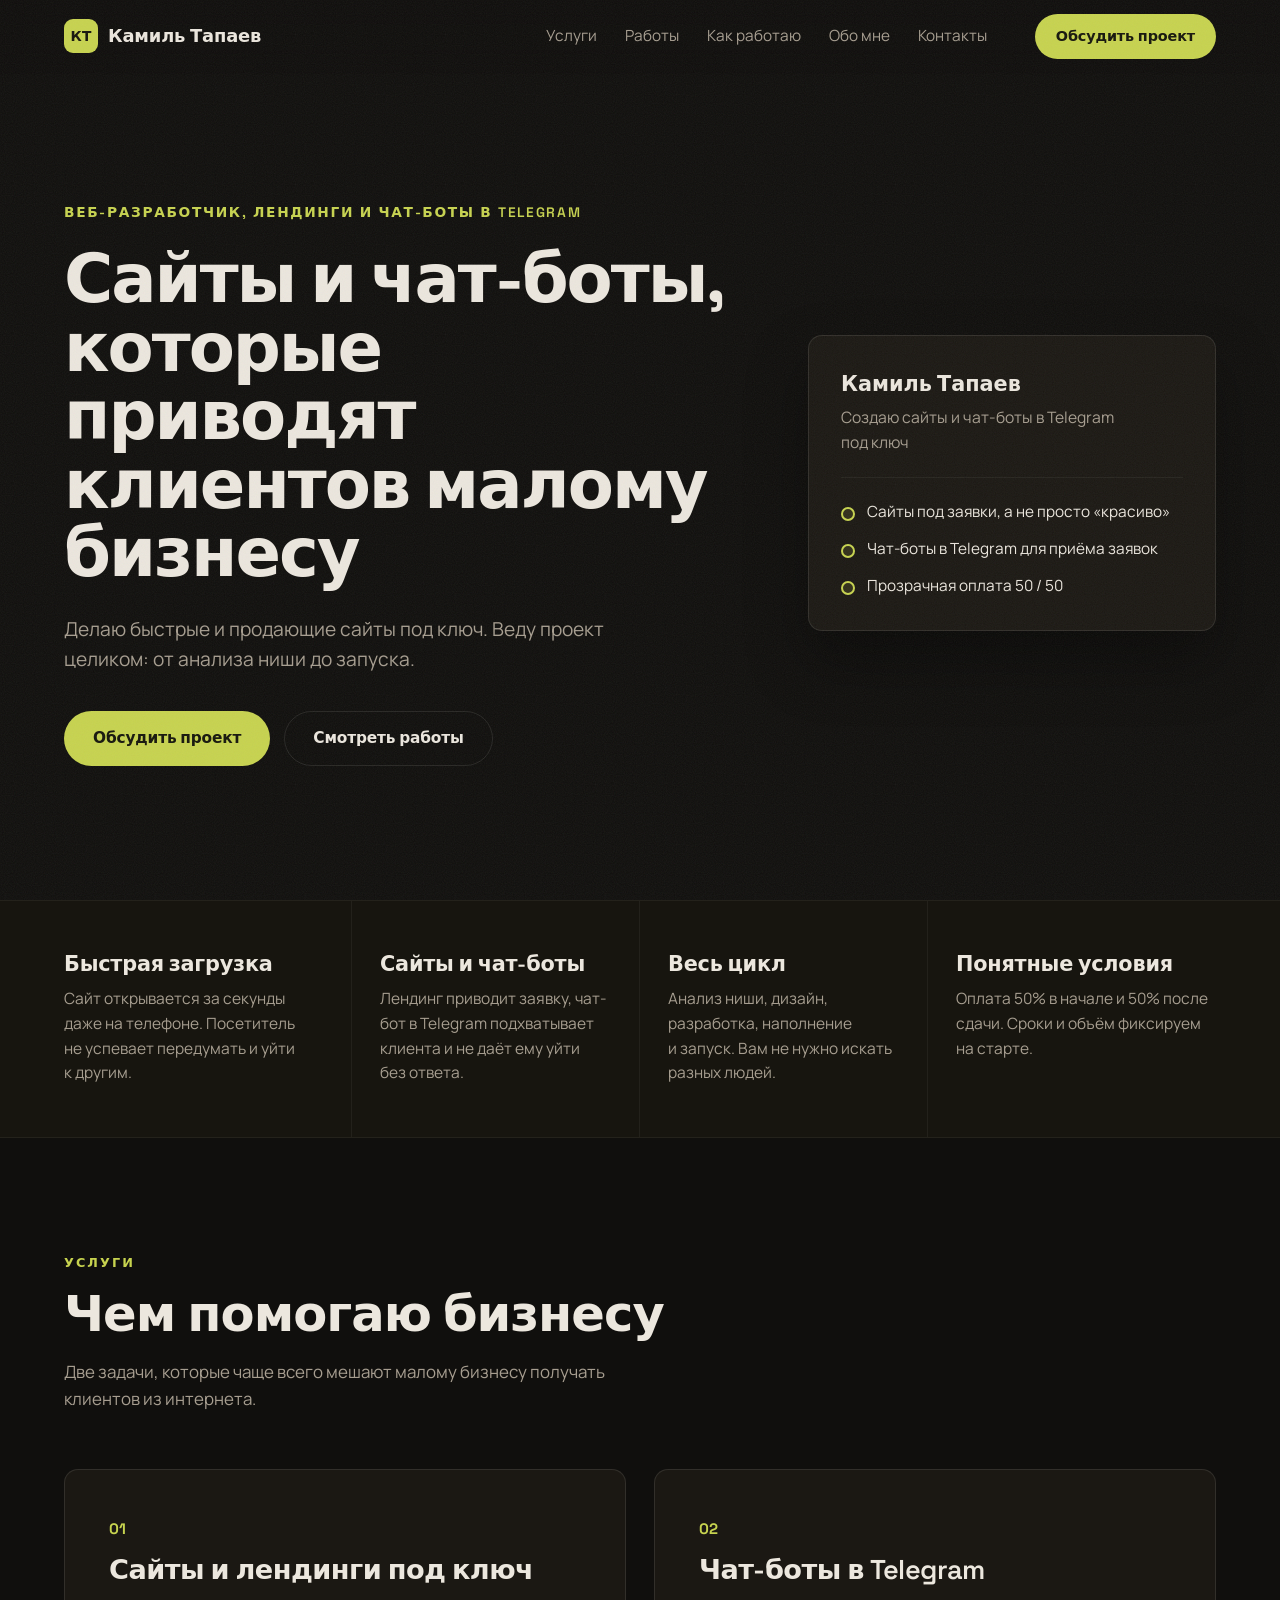
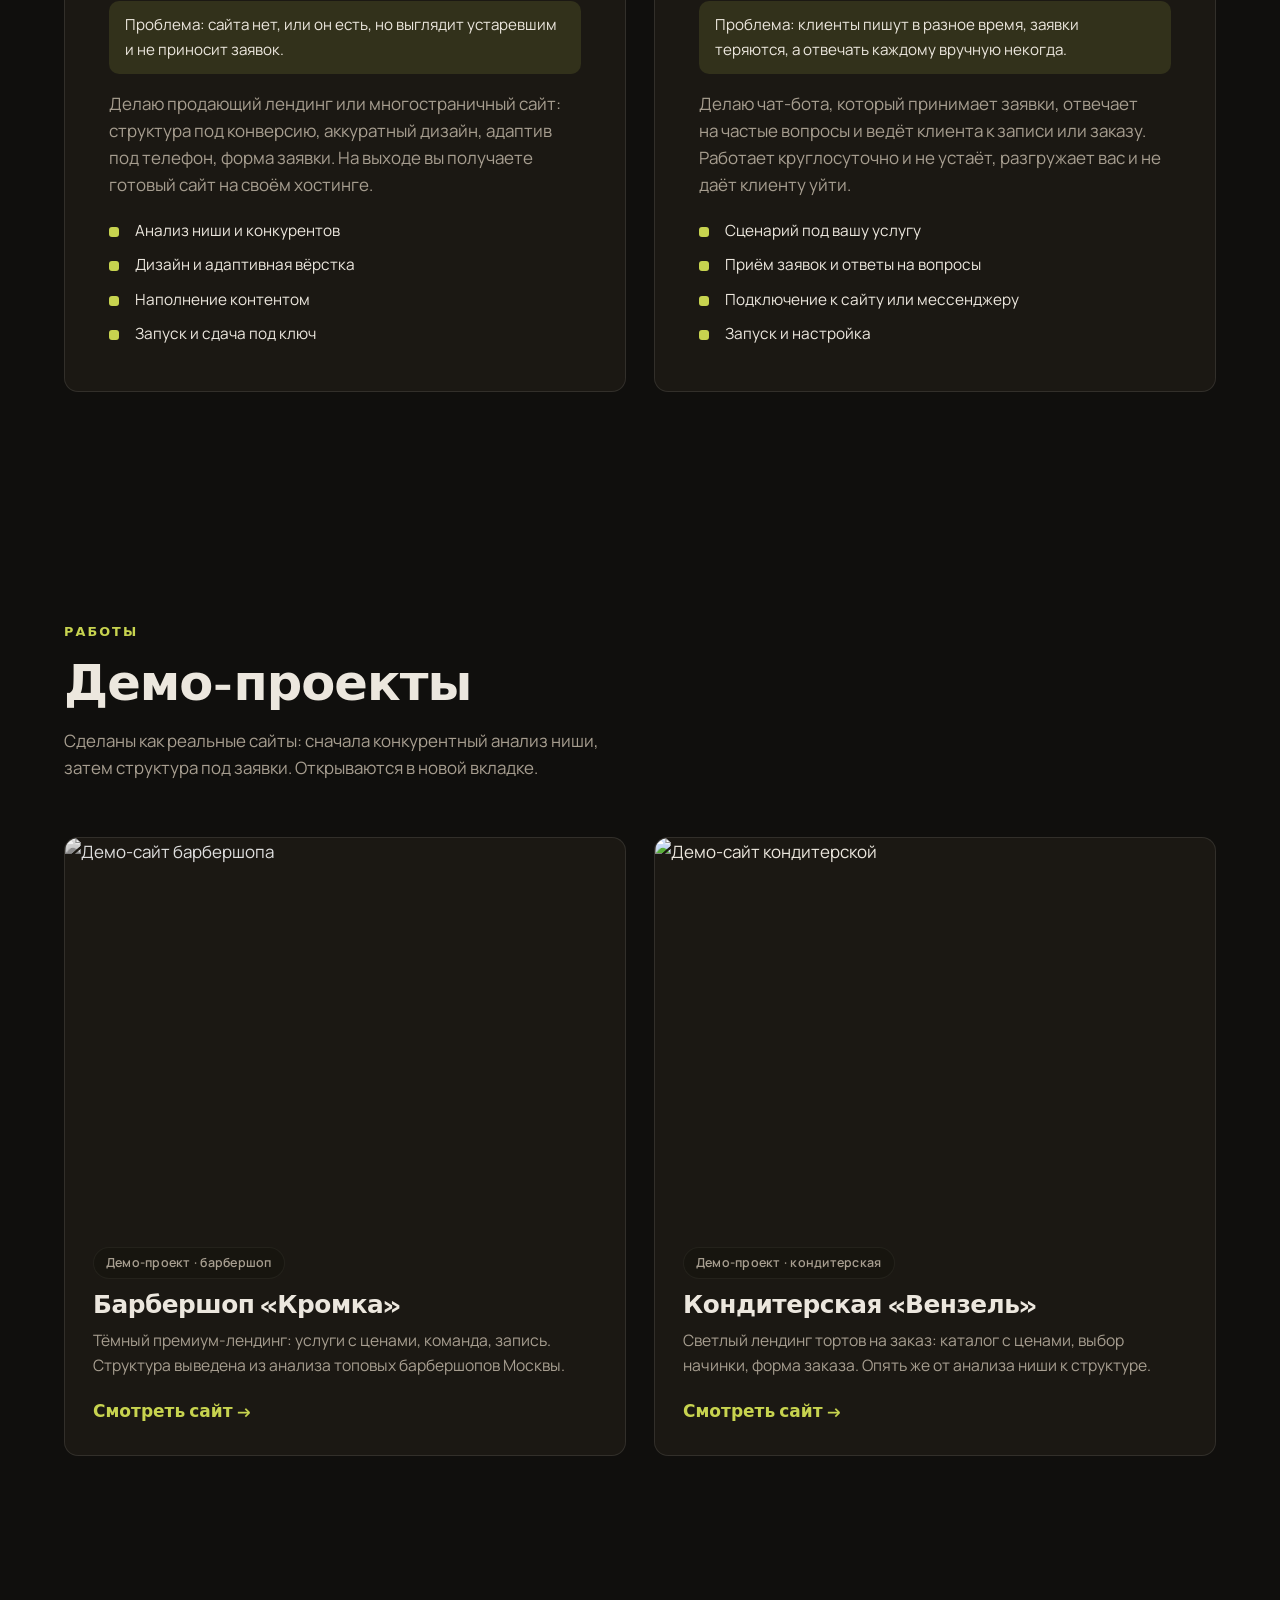
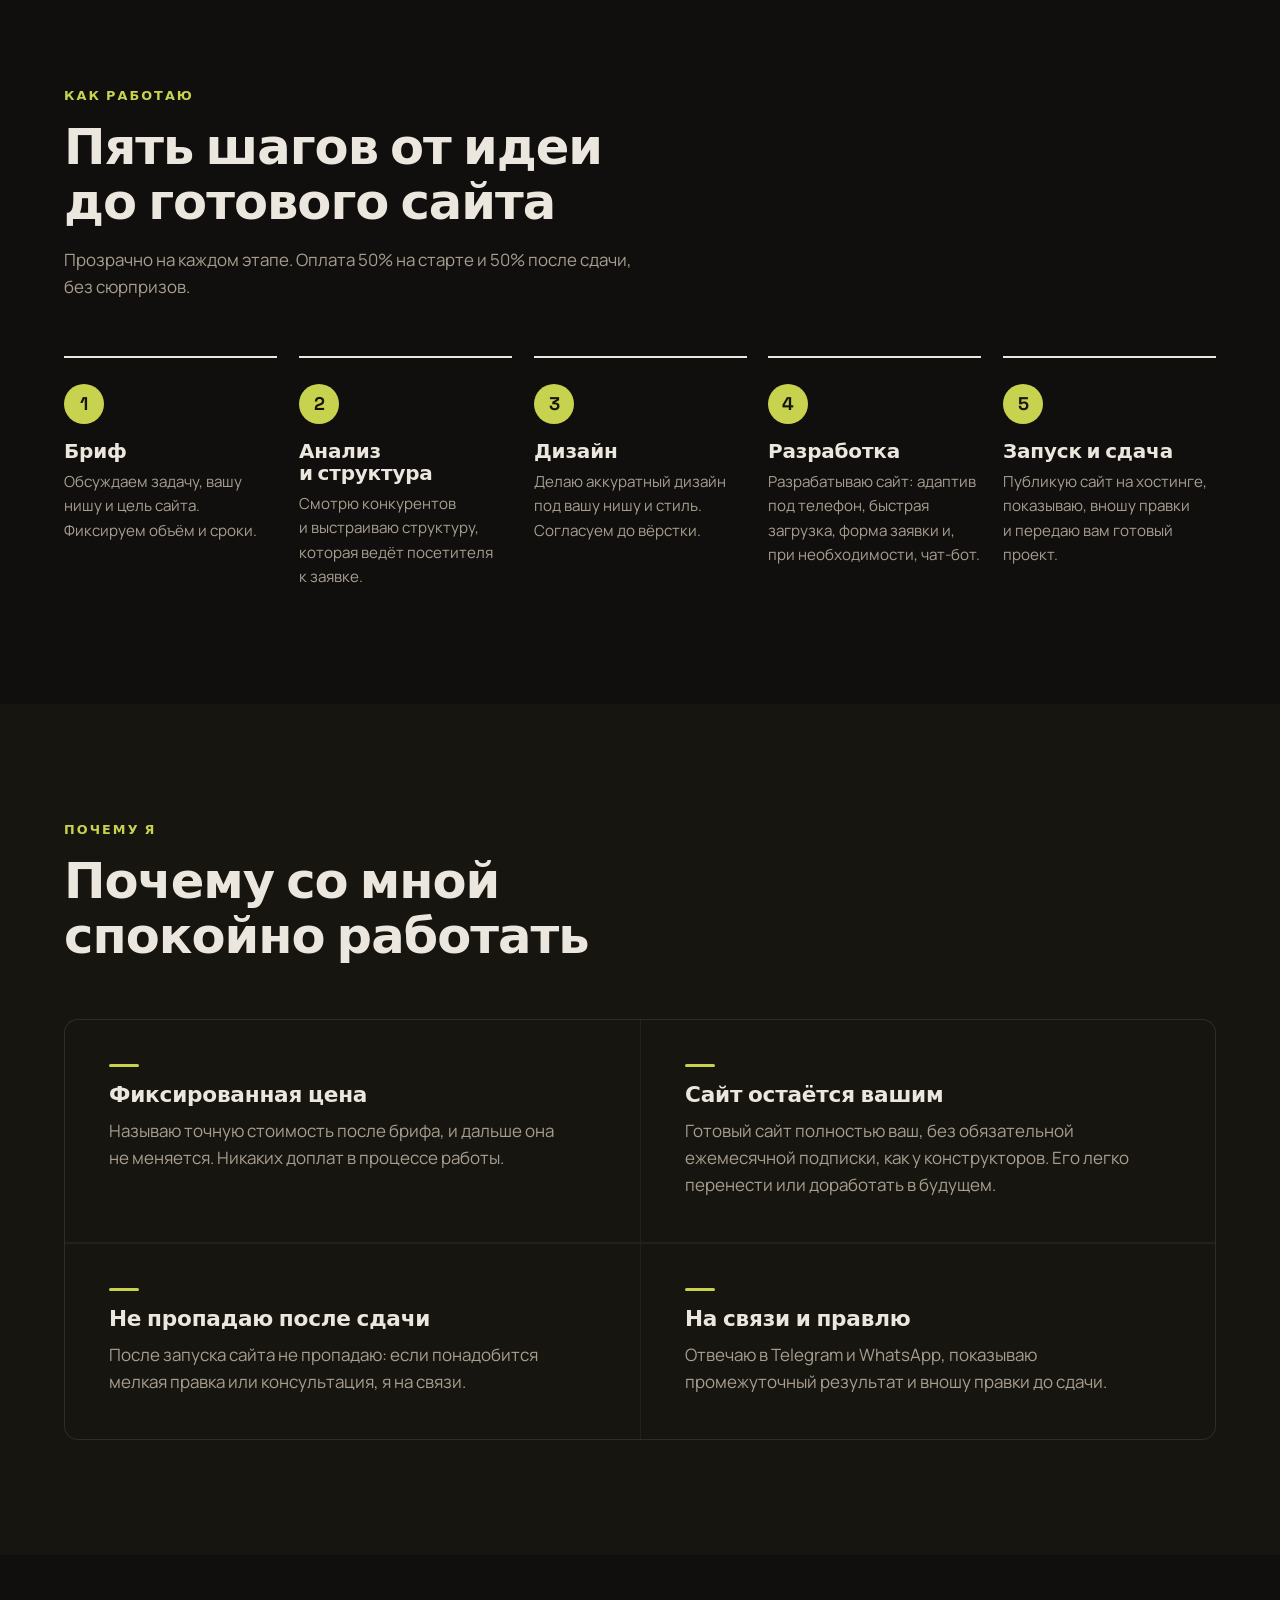
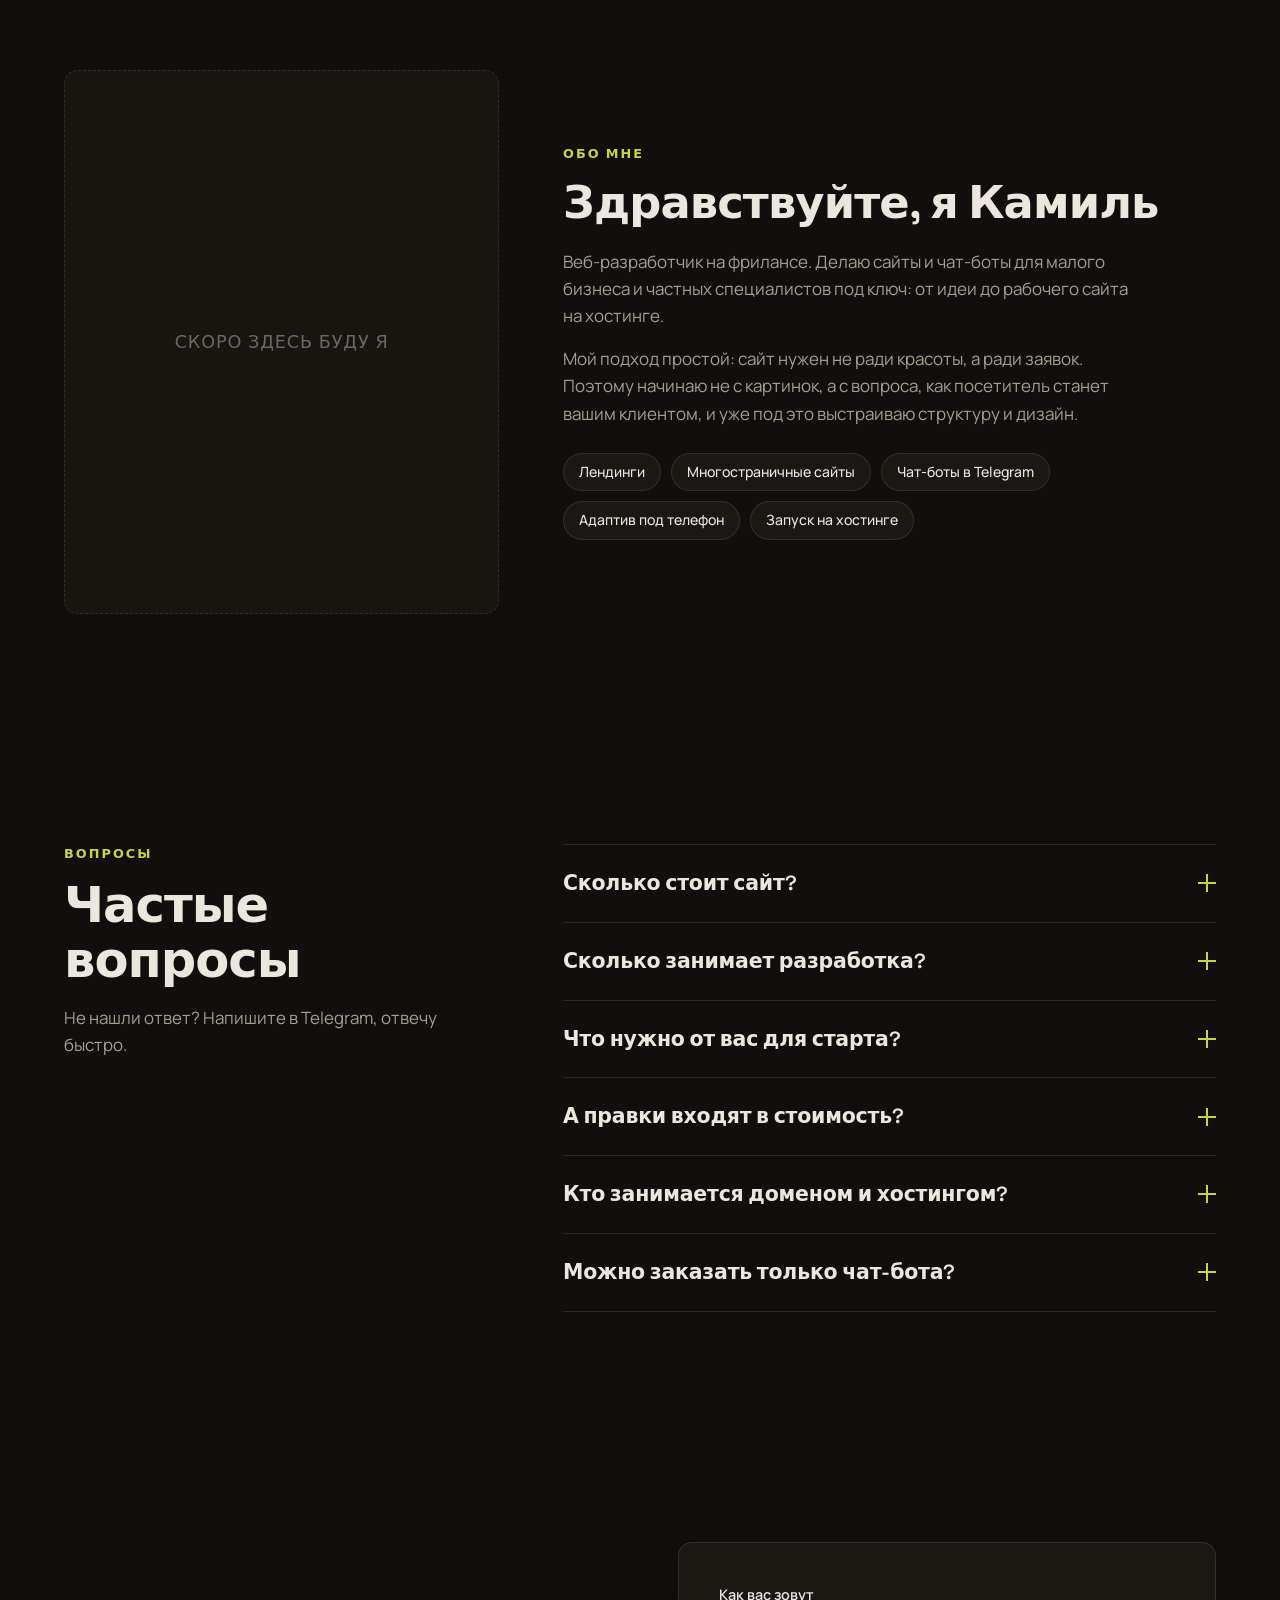
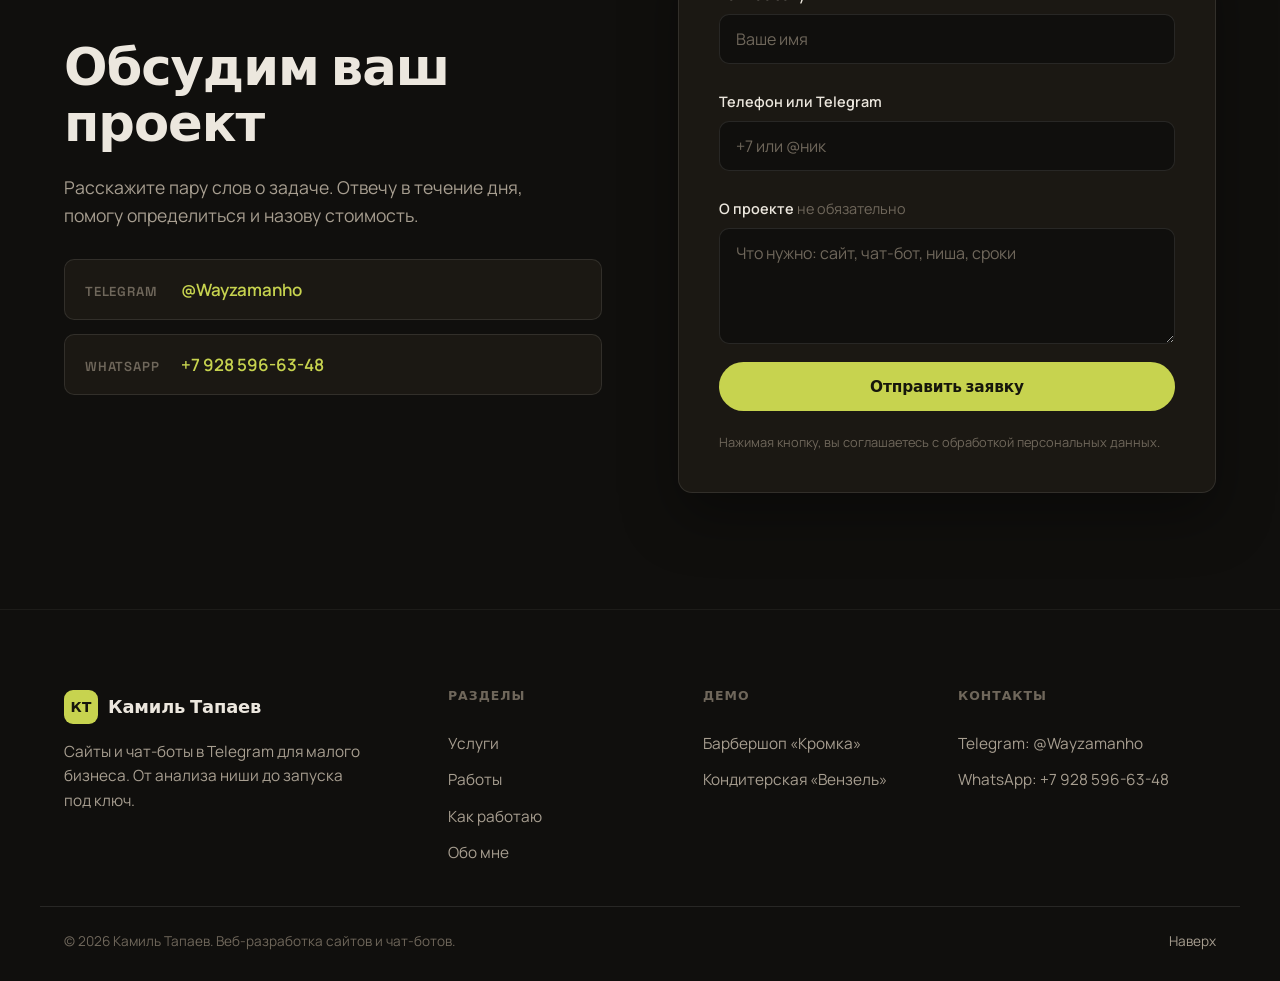
==== index.html @ 76cf0077 "Первый коммит: портфолио + демо барбершопа и кондитерской" ====
<!DOCTYPE html>
<html lang="ru">
<head>
  <meta charset="UTF-8" />
  <meta name="viewport" content="width=device-width, initial-scale=1.0" />
  <title>Камиль Тапаев. Сайты и чат-боты в Telegram для малого бизнеса</title>
  <meta name="description" content="Камиль Тапаев. Сайты и чат-боты в Telegram для малого бизнеса: быстрые, продающие, под ключ. От анализа ниши до запуска." />

  <meta property="og:title" content="Камиль Тапаев. Сайты и чат-боты в Telegram для малого бизнеса" />
  <meta property="og:description" content="Сайты и чат-боты в Telegram для малого бизнеса: быстрые, продающие, под ключ. От анализа ниши до запуска." />
  <meta property="og:type" content="website" />
  <meta property="og:locale" content="ru_RU" />

  <!-- Favicon (монограмма КТ) -->
  <link rel="icon" href="data:image/svg+xml,%3Csvg xmlns='http://www.w3.org/2000/svg' viewBox='0 0 32 32'%3E%3Crect width='32' height='32' rx='7' fill='%23c7d34f'/%3E%3Ctext x='16' y='22' font-family='Arial,sans-serif' font-size='15' font-weight='700' fill='%2316160c' text-anchor='middle'%3E%D0%9A%D0%A2%3C/text%3E%3C/svg%3E" />

  <link rel="preconnect" href="https://fonts.googleapis.com" />
  <link rel="preconnect" href="https://fonts.gstatic.com" crossorigin />
  <link href="https://fonts.googleapis.com/css2?family=Space+Grotesk:wght@500;600;700&family=Manrope:wght@400;500;600;700&display=swap" rel="stylesheet" />

  <link rel="stylesheet" href="styles.css" />
</head>
<body>

  <!-- ==================== HEADER ==================== -->
  <header class="header" id="header">
    <div class="container header__inner">
      <a href="#hero" class="logo" aria-label="Камиль Тапаев, на главную">
        <span class="logo__mark">КТ</span>
        <span class="logo__text">Камиль Тапаев</span>
      </a>

      <nav class="nav" aria-label="Основная навигация">
        <a href="#services" class="nav__link">Услуги</a>
        <a href="#works" class="nav__link">Работы</a>
        <a href="#process" class="nav__link">Как работаю</a>
        <a href="#about" class="nav__link">Обо мне</a>
        <a href="#contact" class="nav__link">Контакты</a>
      </nav>

      <div class="header__actions">
        <a href="#contact" class="btn btn--accent btn--sm">Обсудить проект</a>
      </div>

      <button class="burger" id="burger" aria-label="Открыть меню" aria-expanded="false" aria-controls="mobile-menu">
        <span></span><span></span><span></span>
      </button>
    </div>
  </header>

  <div class="mobile-menu" id="mobile-menu" aria-hidden="true">
    <nav class="mobile-menu__nav" aria-label="Мобильная навигация">
      <a href="#services" class="mobile-menu__link">Услуги</a>
      <a href="#works" class="mobile-menu__link">Работы</a>
      <a href="#process" class="mobile-menu__link">Как работаю</a>
      <a href="#about" class="mobile-menu__link">Обо мне</a>
      <a href="#contact" class="mobile-menu__link">Контакты</a>
    </nav>
    <div class="mobile-menu__footer">
      <a href="https://t.me/Wayzamanho" target="_blank" rel="noopener" class="mobile-menu__contact">Telegram: @Wayzamanho</a>
      <a href="#contact" class="btn btn--accent">Обсудить проект</a>
    </div>
  </div>

  <main>
    <!-- ==================== HERO ==================== -->
    <section class="hero" id="hero">
      <div class="container hero__grid">
        <div class="hero__content reveal">
          <p class="hero__eyebrow">Веб-разработчик, лендинги и чат-боты в Telegram</p>
          <h1 class="hero__title">Сайты и чат-боты, которые приводят клиентов малому бизнесу</h1>
          <p class="hero__lead">Делаю быстрые и продающие сайты под ключ. Веду проект целиком: от анализа ниши до запуска.</p>
          <div class="hero__actions">
            <a href="#contact" class="btn btn--accent">Обсудить проект</a>
            <a href="#works" class="btn btn--ghost">Смотреть работы</a>
          </div>
        </div>

        <aside class="hero__card reveal" aria-label="Визитка">
          <p class="hero__name">Камиль Тапаев</p>
          <p class="hero__role">Создаю сайты и чат-боты в Telegram под ключ</p>
          <ul class="hero__facts">
            <li>Сайты под заявки, а не просто «красиво»</li>
            <li>Чат-боты в Telegram для приёма заявок</li>
            <li>Прозрачная оплата 50 / 50</li>
          </ul>
        </aside>
      </div>
    </section>

    <!-- ==================== VALUE STRIP ==================== -->
    <section class="value" aria-label="Что я даю">
      <div class="container value__grid">
        <div class="value__item reveal">
          <h2 class="value__title">Быстрая загрузка</h2>
          <p class="value__text">Сайт открывается за секунды даже на телефоне. Посетитель не успевает передумать и уйти к другим.</p>
        </div>
        <div class="value__item reveal">
          <h2 class="value__title">Сайты и чат-боты</h2>
          <p class="value__text">Лендинг приводит заявку, чат-бот в Telegram подхватывает клиента и не даёт ему уйти без ответа.</p>
        </div>
        <div class="value__item reveal">
          <h2 class="value__title">Весь цикл</h2>
          <p class="value__text">Анализ ниши, дизайн, разработка, наполнение и запуск. Вам не нужно искать разных людей.</p>
        </div>
        <div class="value__item reveal">
          <h2 class="value__title">Понятные условия</h2>
          <p class="value__text">Оплата 50% в начале и 50% после сдачи. Сроки и объём фиксируем на старте.</p>
        </div>
      </div>
    </section>

    <!-- ==================== SERVICES ==================== -->
    <section class="services section" id="services">
      <div class="container">
        <div class="section__head reveal">
          <p class="section__eyebrow">Услуги</p>
          <h2 class="section__title">Чем помогаю бизнесу</h2>
          <p class="section__sub">Две задачи, которые чаще всего мешают малому бизнесу получать клиентов из интернета.</p>
        </div>

        <div class="services__grid">
          <article class="service-card reveal">
            <span class="service-card__num">01</span>
            <h3 class="service-card__title">Сайты и лендинги под ключ</h3>
            <p class="service-card__pain">Проблема: сайта нет, или он есть, но выглядит устаревшим и не приносит заявок.</p>
            <p class="service-card__text">Делаю продающий лендинг или многостраничный сайт: структура под конверсию, аккуратный дизайн, адаптив под телефон, форма заявки. На выходе вы получаете готовый сайт на своём хостинге.</p>
            <ul class="service-card__list">
              <li>Анализ ниши и конкурентов</li>
              <li>Дизайн и адаптивная вёрстка</li>
              <li>Наполнение контентом</li>
              <li>Запуск и сдача под ключ</li>
            </ul>
          </article>

          <article class="service-card reveal">
            <span class="service-card__num">02</span>
            <h3 class="service-card__title">Чат-боты в Telegram</h3>
            <p class="service-card__pain">Проблема: клиенты пишут в разное время, заявки теряются, а отвечать каждому вручную некогда.</p>
            <p class="service-card__text">Делаю чат-бота, который принимает заявки, отвечает на частые вопросы и ведёт клиента к записи или заказу. Работает круглосуточно и не устаёт, разгружает вас и не даёт клиенту уйти.</p>
            <ul class="service-card__list">
              <li>Сценарий под вашу услугу</li>
              <li>Приём заявок и ответы на вопросы</li>
              <li>Подключение к сайту или мессенджеру</li>
              <li>Запуск и настройка</li>
            </ul>
          </article>
        </div>
      </div>
    </section>

    <!-- ==================== WORKS ==================== -->
    <section class="works section" id="works">
      <div class="container">
        <div class="section__head reveal">
          <p class="section__eyebrow">Работы</p>
          <h2 class="section__title">Демо-проекты</h2>
          <p class="section__sub">Сделаны как реальные сайты: сначала конкурентный анализ ниши, затем структура под заявки. Открываются в новой вкладке.</p>
        </div>

        <div class="works__grid">
          <a href="demo-barbershop/index.html" target="_blank" rel="noopener" class="work reveal">
            <div class="work__thumb work__thumb--dark">
              <img src="https://images.pexels.com/photos/2775269/pexels-photo-2775269.jpeg?auto=compress&cs=tinysrgb&w=760&h=520&fit=crop" alt="Демо-сайт барбершопа" width="760" height="520" loading="lazy" />
            </div>
            <div class="work__body">
              <span class="work__tag">Демо-проект · барбершоп</span>
              <h3 class="work__title">Барбершоп «Кромка»</h3>
              <p class="work__text">Тёмный премиум-лендинг: услуги с ценами, команда, запись. Структура выведена из анализа топовых барбершопов Москвы.</p>
              <span class="work__link">Смотреть сайт</span>
            </div>
          </a>

          <a href="demo-confectionery/index.html" target="_blank" rel="noopener" class="work reveal">
            <div class="work__thumb">
              <img src="https://images.pexels.com/photos/11883323/pexels-photo-11883323.jpeg?auto=compress&cs=tinysrgb&w=760&h=520&fit=crop" alt="Демо-сайт кондитерской" width="760" height="520" loading="lazy" />
            </div>
            <div class="work__body">
              <span class="work__tag">Демо-проект · кондитерская</span>
              <h3 class="work__title">Кондитерская «Вензель»</h3>
              <p class="work__text">Светлый лендинг тортов на заказ: каталог с ценами, выбор начинки, форма заказа. Опять же от анализа ниши к структуре.</p>
              <span class="work__link">Смотреть сайт</span>
            </div>
          </a>
        </div>
      </div>
    </section>

    <!-- ==================== PROCESS ==================== -->
    <section class="process section" id="process">
      <div class="container">
        <div class="section__head reveal">
          <p class="section__eyebrow">Как работаю</p>
          <h2 class="section__title">Пять шагов от идеи до готового сайта</h2>
          <p class="section__sub">Прозрачно на каждом этапе. Оплата 50% на старте и 50% после сдачи, без сюрпризов.</p>
        </div>

        <div class="process__grid">
          <article class="process-step reveal">
            <span class="process-step__num">1</span>
            <h3 class="process-step__title">Бриф</h3>
            <p class="process-step__text">Обсуждаем задачу, вашу нишу и цель сайта. Фиксируем объём и сроки.</p>
          </article>
          <article class="process-step reveal">
            <span class="process-step__num">2</span>
            <h3 class="process-step__title">Анализ и структура</h3>
            <p class="process-step__text">Смотрю конкурентов и выстраиваю структуру, которая ведёт посетителя к заявке.</p>
          </article>
          <article class="process-step reveal">
            <span class="process-step__num">3</span>
            <h3 class="process-step__title">Дизайн</h3>
            <p class="process-step__text">Делаю аккуратный дизайн под вашу нишу и стиль. Согласуем до вёрстки.</p>
          </article>
          <article class="process-step reveal">
            <span class="process-step__num">4</span>
            <h3 class="process-step__title">Разработка</h3>
            <p class="process-step__text">Разрабатываю сайт: адаптив под телефон, быстрая загрузка, форма заявки и, при необходимости, чат-бот.</p>
          </article>
          <article class="process-step reveal">
            <span class="process-step__num">5</span>
            <h3 class="process-step__title">Запуск и сдача</h3>
            <p class="process-step__text">Публикую сайт на хостинге, показываю, вношу правки и передаю вам готовый проект.</p>
          </article>
        </div>
      </div>
    </section>

    <!-- ==================== WHY ME ==================== -->
    <section class="why section" id="why">
      <div class="container">
        <div class="section__head reveal">
          <p class="section__eyebrow">Почему я</p>
          <h2 class="section__title">Почему со мной спокойно работать</h2>
        </div>
        <div class="why__grid">
          <article class="why__item reveal">
            <h3 class="why__title">Фиксированная цена</h3>
            <p class="why__text">Называю точную стоимость после брифа, и дальше она не меняется. Никаких доплат в процессе работы.</p>
          </article>
          <article class="why__item reveal">
            <h3 class="why__title">Сайт остаётся вашим</h3>
            <p class="why__text">Готовый сайт полностью ваш, без обязательной ежемесячной подписки, как у конструкторов. Его легко перенести или доработать в будущем.</p>
          </article>
          <article class="why__item reveal">
            <h3 class="why__title">Не пропадаю после сдачи</h3>
            <p class="why__text">После запуска сайта не пропадаю: если понадобится мелкая правка или консультация, я на связи.</p>
          </article>
          <article class="why__item reveal">
            <h3 class="why__title">На связи и правлю</h3>
            <p class="why__text">Отвечаю в Telegram и WhatsApp, показываю промежуточный результат и вношу правки до сдачи.</p>
          </article>
        </div>
      </div>
    </section>

    <!-- ==================== ABOUT ==================== -->
    <section class="about section" id="about">
      <div class="container about__grid">
        <div class="about__media reveal">
          <!-- Плейсхолдер. Заменить на реальное фото Камиля (усиливает доверие). -->
          <div class="about__photo" role="img" aria-label="Здесь будет фото">
            <span>Скоро здесь буду я</span>
          </div>
        </div>
        <div class="about__content reveal">
          <p class="section__eyebrow">Обо мне</p>
          <h2 class="about__title">Здравствуйте, я Камиль</h2>
          <p class="about__text">Веб-разработчик на фрилансе. Делаю сайты и чат-боты для малого бизнеса и частных специалистов под ключ: от идеи до рабочего сайта на хостинге.</p>
          <p class="about__text">Мой подход простой: сайт нужен не ради красоты, а ради заявок. Поэтому начинаю не с картинок, а с вопроса, как посетитель станет вашим клиентом, и уже под это выстраиваю структуру и дизайн.</p>
          <div class="about__stack">
            <span class="tag">Лендинги</span>
            <span class="tag">Многостраничные сайты</span>
            <span class="tag">Чат-боты в Telegram</span>
            <span class="tag">Адаптив под телефон</span>
            <span class="tag">Запуск на хостинге</span>
          </div>
        </div>
      </div>
    </section>

    <!-- ==================== FAQ ==================== -->
    <section class="faq section" id="faq">
      <div class="container faq__grid">
        <div class="faq__head reveal">
          <p class="section__eyebrow">Вопросы</p>
          <h2 class="section__title">Частые вопросы</h2>
          <p class="section__sub">Не нашли ответ? Напишите в Telegram, отвечу быстро.</p>
        </div>

        <div class="faq__list reveal">
          <details class="faq__item">
            <summary class="faq__q">Сколько стоит сайт?<span class="faq__icon" aria-hidden="true"></span></summary>
            <div class="faq__a"><p>Зависит от задачи: одностраничный лендинг проще и дешевле, многостраничный сайт или сайт с чат-ботом дороже. После брифа называю точную цену и фиксирую её, дальше она не меняется.</p></div>
          </details>
          <details class="faq__item">
            <summary class="faq__q">Сколько занимает разработка?<span class="faq__icon" aria-hidden="true"></span></summary>
            <div class="faq__a"><p>Простой лендинг обычно занимает несколько дней, проекты сложнее делаются дольше. Точный срок называю на старте, когда понятен объём.</p></div>
          </details>
          <details class="faq__item">
            <summary class="faq__q">Что нужно от вас для старта?<span class="faq__icon" aria-hidden="true"></span></summary>
            <div class="faq__a"><p>Пары слов о бизнесе, задаче и примеров, которые нравятся. Тексты и фото можно предоставить свои или собрать вместе, с этим помогу.</p></div>
          </details>
          <details class="faq__item">
            <summary class="faq__q">А правки входят в стоимость?<span class="faq__icon" aria-hidden="true"></span></summary>
            <div class="faq__a"><p>Да, правки по согласованному дизайну и текстам вношу до сдачи проекта. Крупные изменения задачи обсуждаем отдельно.</p></div>
          </details>
          <details class="faq__item">
            <summary class="faq__q">Кто занимается доменом и хостингом?<span class="faq__icon" aria-hidden="true"></span></summary>
            <div class="faq__a"><p>Помогу с выбором и настройкой. Деплою готовый сайт на хостинг и передаю вам доступы, дальше сайт полностью ваш.</p></div>
          </details>
          <details class="faq__item">
            <summary class="faq__q">Можно заказать только чат-бота?<span class="faq__icon" aria-hidden="true"></span></summary>
            <div class="faq__a"><p>Да. Чат-бота делаю как отдельно, так и в связке с сайтом. Напишите задачу, подскажу, что подойдёт под неё.</p></div>
          </details>
        </div>
      </div>
    </section>

    <!-- ==================== CONTACT ==================== -->
    <section class="contact section" id="contact">
      <div class="container contact__grid">
        <div class="contact__intro reveal">
          <h2 class="contact__title">Обсудим ваш проект</h2>
          <p class="contact__lead">Расскажите пару слов о задаче. Отвечу в течение дня, помогу определиться и назову стоимость.</p>
          <div class="contact__channels">
            <a href="https://t.me/Wayzamanho" target="_blank" rel="noopener" class="contact__channel">
              <span class="contact__channel-label">Telegram</span>
              <span class="contact__channel-value">@Wayzamanho</span>
            </a>
            <a href="https://wa.me/79285966348" target="_blank" rel="noopener" class="contact__channel">
              <span class="contact__channel-label">WhatsApp</span>
              <span class="contact__channel-value">+7 928 596-63-48</span>
            </a>
          </div>
        </div>

        <form class="contact__form reveal" id="contact-form" novalidate>
          <div class="field">
            <label for="name" class="field__label">Как вас зовут</label>
            <input type="text" id="name" name="name" class="field__input" placeholder="Ваше имя" autocomplete="name" required />
            <span class="field__error" data-error-for="name"></span>
          </div>

          <div class="field">
            <label for="contact-value" class="field__label">Телефон или Telegram</label>
            <input type="text" id="contact-value" name="contact" class="field__input" placeholder="+7 или @ник" required />
            <span class="field__error" data-error-for="contact"></span>
          </div>

          <div class="field">
            <label for="message" class="field__label">О проекте <span class="field__opt">не обязательно</span></label>
            <textarea id="message" name="message" class="field__input field__textarea" rows="4" placeholder="Что нужно: сайт, чат-бот, ниша, сроки"></textarea>
          </div>

          <button type="submit" class="btn btn--accent btn--block">Отправить заявку</button>
          <p class="contact__note">Нажимая кнопку, вы соглашаетесь с обработкой персональных данных.</p>

          <div class="contact__success" id="contact-success" hidden>
            <strong>Заявка отправлена.</strong>
            <span>Спасибо. Свяжусь с вами в течение дня.</span>
          </div>
        </form>
      </div>
    </section>
  </main>

  <!-- ==================== FOOTER ==================== -->
  <footer class="footer">
    <div class="container footer__grid">
      <div class="footer__brand">
        <a href="#hero" class="logo logo--footer">
          <span class="logo__mark">КТ</span>
          <span class="logo__text">Камиль Тапаев</span>
        </a>
        <p class="footer__tagline">Сайты и чат-боты в Telegram для малого бизнеса. От анализа ниши до запуска под ключ.</p>
      </div>

      <nav class="footer__col" aria-label="Разделы сайта">
        <h3 class="footer__heading">Разделы</h3>
        <a href="#services" class="footer__link">Услуги</a>
        <a href="#works" class="footer__link">Работы</a>
        <a href="#process" class="footer__link">Как работаю</a>
        <a href="#about" class="footer__link">Обо мне</a>
      </nav>

      <nav class="footer__col" aria-label="Демо-проекты">
        <h3 class="footer__heading">Демо</h3>
        <a href="demo-barbershop/index.html" target="_blank" rel="noopener" class="footer__link">Барбершоп «Кромка»</a>
        <a href="demo-confectionery/index.html" target="_blank" rel="noopener" class="footer__link">Кондитерская «Вензель»</a>
      </nav>

      <div class="footer__col">
        <h3 class="footer__heading">Контакты</h3>
        <a href="https://t.me/Wayzamanho" target="_blank" rel="noopener" class="footer__link">Telegram: @Wayzamanho</a>
        <a href="https://wa.me/79285966348" target="_blank" rel="noopener" class="footer__link">WhatsApp: +7 928 596-63-48</a>
      </div>
    </div>

    <div class="container footer__bottom">
      <span>© 2026 Камиль Тапаев. Веб-разработка сайтов и чат-ботов.</span>
      <a href="#hero" class="footer__top">Наверх</a>
    </div>
  </footer>

  <script src="script.js"></script>
</body>
</html>
---- styles.css ----
/* ============================================================
   Портфолио — Камиль Тапаев. Сайты и чат-боты.
   Тёмный минимализм + плёночный grain. Один акцент: приглушённый шартрёз.
   Тема залочена тёмная. Скругления: кнопки — pill, карточки/поля — 14px.
   ============================================================ */

/* -------------------- Токены -------------------- */
:root {
  --bg:          #100f0d;
  --bg-alt:      #17150f;
  --surface:     #1b1813;
  --line:        rgba(236, 231, 222, 0.11);
  --line-soft:   rgba(236, 231, 222, 0.06);

  --ink:         #ece7de;
  --ink-soft:    #a79e90;
  --ink-dim:     #6f675b;

  --accent:      #c7d34f;
  --accent-deep: #d6e066;
  --accent-soft: rgba(199, 211, 79, 0.13);
  --accent-ink:  #16160c;

  --radius:      14px;
  --radius-sm:   10px;

  --container:   1200px;
  --gutter:      24px;
  --ease:        cubic-bezier(0.16, 1, 0.3, 1);

  --font-display: 'Space Grotesk', system-ui, sans-serif;
  --font-body:    'Manrope', system-ui, -apple-system, sans-serif;
}

/* -------------------- Reset -------------------- */
*, *::before, *::after { box-sizing: border-box; }
html { scroll-behavior: smooth; }
@media (prefers-reduced-motion: reduce) { html { scroll-behavior: auto; } }

body {
  margin: 0;
  background: var(--bg);
  color: var(--ink);
  font-family: var(--font-body);
  font-size: 17px;
  line-height: 1.6;
  -webkit-font-smoothing: antialiased;
  text-rendering: optimizeLegibility;
  overflow-x: hidden;
}

/* Плёночный grain: фиксированный оверлей, не мешает кликам */
body::after {
  content: "";
  position: fixed;
  inset: 0;
  z-index: 200;
  pointer-events: none;
  opacity: 0.07;
  background-image: url("data:image/svg+xml,%3Csvg xmlns='http://www.w3.org/2000/svg' width='150' height='150'%3E%3Cfilter id='n'%3E%3CfeTurbulence type='fractalNoise' baseFrequency='0.9' numOctaves='2' stitchTiles='stitch'/%3E%3C/filter%3E%3Crect width='150' height='150' filter='url(%23n)'/%3E%3C/svg%3E");
  background-size: 150px 150px;
}

img { display: block; max-width: 100%; height: auto; }
a { color: inherit; text-decoration: none; }
button { font-family: inherit; cursor: pointer; }
ul { margin: 0; padding: 0; list-style: none; }
h1, h2, h3 { margin: 0; line-height: 1.1; }
::selection { background: var(--accent); color: var(--accent-ink); }

/* -------------------- Layout -------------------- */
.container { width: 100%; max-width: var(--container); margin: 0 auto; padding: 0 var(--gutter); }
.section { padding: clamp(64px, 9vw, 116px) 0; }

.section__head { max-width: 680px; margin-bottom: clamp(36px, 5vw, 56px); }
.section__eyebrow {
  margin: 0 0 14px;
  font-family: var(--font-display);
  font-weight: 600;
  font-size: 0.8rem;
  letter-spacing: 0.16em;
  text-transform: uppercase;
  color: var(--accent);
}
.section__title {
  font-family: var(--font-display);
  font-weight: 600;
  font-size: clamp(2rem, 4.6vw, 3.1rem);
  letter-spacing: -0.02em;
}
.section__sub { margin: 16px 0 0; color: var(--ink-soft); font-size: 1.06rem; max-width: 58ch; }

/* -------------------- Buttons -------------------- */
.btn {
  display: inline-flex; align-items: center; justify-content: center; gap: 8px;
  padding: 14px 28px;
  border: 1px solid transparent;
  border-radius: 999px;
  font-family: var(--font-display);
  font-weight: 600;
  font-size: 0.96rem;
  letter-spacing: -0.01em;
  white-space: nowrap;
  transition: transform 0.2s var(--ease), background 0.2s var(--ease), border-color 0.2s var(--ease), color 0.2s var(--ease);
}
.btn--accent { background: var(--accent); color: var(--accent-ink); }
.btn--accent:hover { background: var(--accent-deep); }
.btn--ghost { background: transparent; color: var(--ink); border-color: var(--line); }
.btn--ghost:hover { border-color: var(--accent); color: var(--accent); }
.btn--sm { padding: 10px 20px; font-size: 0.9rem; }
.btn--block { width: 100%; }
.btn:active { transform: translateY(1px); }

/* -------------------- Header -------------------- */
.header {
  position: fixed; inset: 0 0 auto 0; z-index: 100; height: 74px;
  display: flex; align-items: center;
  background: rgba(16, 15, 13, 0.72);
  backdrop-filter: blur(14px); -webkit-backdrop-filter: blur(14px);
  border-bottom: 1px solid transparent;
  transition: height 0.3s var(--ease), background 0.3s var(--ease), border-color 0.3s var(--ease);
}
.header.is-scrolled { height: 62px; background: rgba(16, 15, 13, 0.92); border-bottom-color: var(--line-soft); }
.header__inner { display: flex; align-items: center; justify-content: space-between; gap: 24px; }

.logo { display: inline-flex; align-items: center; gap: 10px; }
.logo__mark {
  display: grid; place-items: center;
  width: 34px; height: 34px;
  background: var(--accent); color: var(--accent-ink);
  border-radius: 9px;
  font-family: var(--font-display); font-weight: 700; font-size: 0.86rem; letter-spacing: 0.02em;
}
.logo__text { font-family: var(--font-display); font-weight: 600; font-size: 1.12rem; letter-spacing: -0.01em; }

.nav { display: flex; gap: 28px; margin-left: auto; }
.nav__link { position: relative; font-size: 0.96rem; color: var(--ink-soft); transition: color 0.2s var(--ease); }
.nav__link::after {
  content: ""; position: absolute; left: 0; bottom: -6px; width: 100%; height: 1.5px;
  background: var(--accent); transform: scaleX(0); transform-origin: left; transition: transform 0.28s var(--ease);
}
.nav__link:hover { color: var(--ink); }
.nav__link:hover::after { transform: scaleX(1); }

.header__actions { display: flex; align-items: center; gap: 16px; margin-left: 24px; }

.burger { display: none; flex-direction: column; justify-content: center; gap: 6px; width: 44px; height: 44px; padding: 0; background: transparent; border: none; }
.burger span { display: block; width: 24px; height: 2px; margin: 0 auto; background: var(--ink); transition: transform 0.3s var(--ease), opacity 0.2s var(--ease); }
.burger.is-open span:nth-child(1) { transform: translateY(8px) rotate(45deg); }
.burger.is-open span:nth-child(2) { opacity: 0; }
.burger.is-open span:nth-child(3) { transform: translateY(-8px) rotate(-45deg); }

.mobile-menu {
  position: fixed; inset: 0; z-index: 90;
  display: flex; flex-direction: column; justify-content: center; gap: 40px;
  padding: 100px var(--gutter) 40px;
  background: var(--bg);
  transform: translateY(-100%); visibility: hidden;
  transition: transform 0.45s var(--ease), visibility 0.45s var(--ease);
}
.mobile-menu.is-open { transform: translateY(0); visibility: visible; }
.mobile-menu__nav { display: flex; flex-direction: column; gap: 6px; }
.mobile-menu__link {
  font-family: var(--font-display); font-weight: 600; font-size: 1.9rem; letter-spacing: -0.02em;
  padding: 8px 0; border-bottom: 1px solid var(--line-soft);
  transition: color 0.2s var(--ease), padding-left 0.2s var(--ease);
}
.mobile-menu__link:hover { color: var(--accent); padding-left: 8px; }
.mobile-menu__footer { display: flex; flex-direction: column; gap: 18px; }
.mobile-menu__contact { font-family: var(--font-display); font-weight: 600; font-size: 1.1rem; color: var(--accent); }

/* -------------------- Hero -------------------- */
.hero { padding-top: 74px; min-height: 100dvh; display: flex; align-items: center; }
.hero__grid {
  display: grid; grid-template-columns: 1.25fr 0.75fr;
  gap: clamp(32px, 5vw, 64px); align-items: center;
  padding-top: 48px; padding-bottom: 56px;
}
.hero__eyebrow {
  margin: 0 0 22px; font-family: var(--font-display); font-weight: 600;
  font-size: 0.86rem; letter-spacing: 0.12em; text-transform: uppercase; color: var(--accent);
}
.hero__title {
  font-family: var(--font-display); font-weight: 700;
  font-size: clamp(2.5rem, 5.6vw, 4.2rem); letter-spacing: -0.03em; line-height: 1.02;
}
.hero__lead { margin: 26px 0 36px; max-width: 48ch; font-size: 1.2rem; color: var(--ink-soft); }
.hero__actions { display: flex; flex-wrap: wrap; gap: 14px; }

.hero__card {
  padding: 32px;
  background: var(--surface);
  border: 1px solid var(--line);
  border-radius: var(--radius);
  box-shadow: 0 30px 60px rgba(0, 0, 0, 0.4);
}
.hero__name { margin: 0; font-family: var(--font-display); font-weight: 600; font-size: 1.3rem; }
.hero__role { margin: 4px 0 22px; color: var(--ink-soft); font-size: 0.98rem; }
.hero__facts { display: flex; flex-direction: column; gap: 12px; padding-top: 22px; border-top: 1px solid var(--line-soft); }
.hero__facts li { position: relative; padding-left: 26px; font-size: 0.96rem; color: var(--ink); }
.hero__facts li::before {
  content: ""; position: absolute; left: 0; top: 7px; width: 14px; height: 14px;
  background: var(--accent-soft); border: 2px solid var(--accent); border-radius: 50%;
}

/* -------------------- Value strip -------------------- */
.value { border-top: 1px solid var(--line-soft); border-bottom: 1px solid var(--line-soft); background: var(--bg-alt); }
.value__grid { display: grid; grid-template-columns: repeat(4, 1fr); }
.value__item { padding: clamp(36px, 4.5vw, 52px) 28px clamp(36px, 4.5vw, 52px) 0; border-right: 1px solid var(--line-soft); }
.value__item:last-child { border-right: none; padding-right: 0; }
.value__item:not(:first-child) { padding-left: 28px; }
.value__title { font-family: var(--font-display); font-weight: 600; font-size: 1.3rem; letter-spacing: -0.01em; margin-bottom: 10px; }
.value__text { margin: 0; color: var(--ink-soft); font-size: 0.97rem; }

/* -------------------- Services -------------------- */
.services__grid { display: grid; grid-template-columns: 1fr 1fr; gap: 28px; }
.service-card {
  position: relative;
  padding: clamp(28px, 3.5vw, 44px);
  background: var(--surface);
  border: 1px solid var(--line);
  border-radius: var(--radius);
  transition: transform 0.3s var(--ease), border-color 0.3s var(--ease);
}
.service-card:hover { transform: translateY(-4px); border-color: rgba(199, 211, 79, 0.4); }
.service-card__num {
  font-family: var(--font-display); font-weight: 700; font-size: 0.95rem; color: var(--accent);
}
.service-card__title { font-family: var(--font-display); font-weight: 600; font-size: 1.7rem; letter-spacing: -0.02em; margin: 14px 0 16px; }
.service-card__pain {
  margin: 0 0 16px; padding: 12px 16px;
  background: var(--accent-soft); border-radius: var(--radius-sm);
  color: var(--ink); font-size: 0.95rem;
}
.service-card__text { margin: 0 0 20px; color: var(--ink-soft); }
.service-card__list { display: flex; flex-direction: column; gap: 10px; }
.service-card__list li { position: relative; padding-left: 26px; font-size: 0.96rem; }
.service-card__list li::before {
  content: ""; position: absolute; left: 0; top: 8px; width: 10px; height: 10px;
  background: var(--accent); border-radius: 3px;
}

/* -------------------- Works -------------------- */
.works__grid { display: grid; grid-template-columns: 1fr 1fr; gap: 28px; }
.work {
  display: flex; flex-direction: column;
  background: var(--surface);
  border: 1px solid var(--line);
  border-radius: var(--radius);
  overflow: hidden;
  transition: transform 0.3s var(--ease), border-color 0.3s var(--ease);
}
.work:hover { transform: translateY(-5px); border-color: rgba(199, 211, 79, 0.4); }
.work__thumb { overflow: hidden; }
.work__thumb img { width: 100%; aspect-ratio: 19 / 13; object-fit: cover; transition: transform 0.6s var(--ease); }
.work__thumb--dark img { filter: grayscale(1) contrast(1.05) brightness(0.94); }
.work:hover .work__thumb img { transform: scale(1.05); }
.work__body { padding: 26px 28px 30px; }
.work__tag {
  display: inline-block; margin-bottom: 12px; padding: 5px 12px;
  background: var(--bg-alt); border: 1px solid var(--line-soft); border-radius: 999px;
  font-size: 0.78rem; font-weight: 600; letter-spacing: 0.02em; color: var(--ink-soft);
}
.work__title { font-family: var(--font-display); font-weight: 600; font-size: 1.55rem; letter-spacing: -0.02em; }
.work__text { margin: 10px 0 18px; color: var(--ink-soft); font-size: 0.98rem; }
.work__link { font-family: var(--font-display); font-weight: 600; color: var(--accent); }
.work__link::after { content: " →"; }

/* -------------------- Process -------------------- */
.process__grid { display: grid; grid-template-columns: repeat(5, 1fr); gap: 22px; }
.process-step { padding-top: 26px; border-top: 2px solid var(--ink); }
.process-step__num {
  display: grid; place-items: center; width: 40px; height: 40px; margin-bottom: 16px;
  background: var(--accent); color: var(--accent-ink); border-radius: 50%;
  font-family: var(--font-display); font-weight: 700; font-size: 1.15rem;
}
.process-step__title { font-family: var(--font-display); font-weight: 600; font-size: 1.25rem; letter-spacing: -0.01em; margin-bottom: 8px; }
.process-step__text { margin: 0; color: var(--ink-soft); font-size: 0.95rem; }

/* -------------------- Why -------------------- */
.why { background: var(--bg-alt); }
.why__grid { display: grid; grid-template-columns: repeat(2, 1fr); gap: 1px; background: var(--line-soft); border: 1px solid var(--line-soft); border-radius: var(--radius); overflow: hidden; }
.why__item { padding: clamp(28px, 3.5vw, 44px); background: var(--bg-alt); transition: background 0.3s var(--ease); }
.why__item:hover { background: var(--surface); }
.why__title { font-family: var(--font-display); font-weight: 600; font-size: 1.35rem; letter-spacing: -0.01em; margin-bottom: 10px; }
.why__title::before { content: ""; display: block; width: 30px; height: 3px; background: var(--accent); border-radius: 2px; margin-bottom: 16px; }
.why__text { margin: 0; color: var(--ink-soft); max-width: 46ch; }

/* -------------------- About -------------------- */
.about__grid { display: grid; grid-template-columns: 0.8fr 1.2fr; gap: clamp(32px, 5vw, 64px); align-items: center; }
.about__photo {
  padding: 0 24px; text-align: center;
  display: grid; place-items: center;
  aspect-ratio: 4 / 5; border-radius: var(--radius);
  background: var(--bg-alt);
  border: 1px dashed var(--line);
  color: var(--ink-dim);
  font-family: var(--font-display); font-size: 1.1rem; letter-spacing: 0.05em; text-transform: uppercase;
}
.about__title { font-family: var(--font-display); font-weight: 600; font-size: clamp(1.9rem, 4vw, 2.8rem); letter-spacing: -0.02em; margin-bottom: 20px; }
.about__text { margin: 0 0 16px; color: var(--ink-soft); max-width: 58ch; }
.about__stack { display: flex; flex-wrap: wrap; gap: 10px; margin-top: 26px; }
.tag { padding: 7px 15px; background: var(--surface); border: 1px solid var(--line); border-radius: 999px; font-size: 0.88rem; font-weight: 500; }

/* -------------------- FAQ -------------------- */
.faq__grid { display: grid; grid-template-columns: 0.8fr 1.2fr; gap: clamp(32px, 5vw, 64px); align-items: start; }
.faq__list { border-top: 1px solid var(--line); }
.faq__item { border-bottom: 1px solid var(--line); }
.faq__q {
  display: flex; align-items: center; justify-content: space-between; gap: 20px;
  padding: 22px 0;
  font-family: var(--font-display); font-weight: 600; font-size: clamp(1.05rem, 2vw, 1.28rem); letter-spacing: -0.01em;
  list-style: none; cursor: pointer; transition: color 0.2s var(--ease);
}
.faq__q::-webkit-details-marker { display: none; }
.faq__q:hover { color: var(--accent); }
.faq__icon { position: relative; flex-shrink: 0; width: 18px; height: 18px; }
.faq__icon::before, .faq__icon::after { content: ""; position: absolute; background: var(--accent); transition: transform 0.3s var(--ease); }
.faq__icon::before { left: 0; top: 8px; width: 18px; height: 2px; }
.faq__icon::after { left: 8px; top: 0; width: 2px; height: 18px; }
.faq__item[open] .faq__icon::after { transform: scaleY(0); }
.faq__a { overflow: hidden; color: var(--ink-soft); animation: faqReveal 0.4s var(--ease); }
.faq__a p { margin: 0 0 22px; max-width: 64ch; }
@keyframes faqReveal { from { opacity: 0; transform: translateY(-6px); } to { opacity: 1; transform: translateY(0); } }

/* -------------------- Contact -------------------- */
.contact__grid { display: grid; grid-template-columns: 1fr 1fr; gap: clamp(36px, 6vw, 76px); align-items: center; }
.contact__title { font-family: var(--font-display); font-weight: 600; font-size: clamp(2rem, 4.6vw, 3.2rem); letter-spacing: -0.02em; }
.contact__lead { margin: 20px 0 30px; max-width: 42ch; color: var(--ink-soft); font-size: 1.1rem; }
.contact__channels { display: flex; flex-direction: column; gap: 14px; }
.contact__channel {
  display: flex; align-items: baseline; gap: 12px;
  padding: 16px 20px; background: var(--surface); border: 1px solid var(--line); border-radius: var(--radius-sm);
  transition: border-color 0.2s var(--ease), transform 0.2s var(--ease);
}
.contact__channel:hover { border-color: var(--accent); transform: translateX(4px); }
.contact__channel-label { font-family: var(--font-display); font-weight: 600; font-size: 0.82rem; text-transform: uppercase; letter-spacing: 0.06em; color: var(--ink-dim); min-width: 84px; }
.contact__channel-value { font-weight: 600; color: var(--accent); }

.contact__form {
  padding: clamp(28px, 4vw, 40px);
  background: var(--surface);
  border: 1px solid var(--line);
  border-radius: var(--radius);
  box-shadow: 0 24px 56px rgba(0, 0, 0, 0.35);
  display: flex; flex-direction: column; gap: 18px;
}
.field { display: flex; flex-direction: column; gap: 8px; }
.field__label { font-weight: 600; font-size: 0.9rem; }
.field__opt { color: var(--ink-dim); font-weight: 400; }
.field__input {
  width: 100%; padding: 13px 16px;
  background: var(--bg); border: 1px solid var(--line); border-radius: var(--radius-sm);
  color: var(--ink); font-family: inherit; font-size: 1rem;
  transition: border-color 0.2s var(--ease), box-shadow 0.2s var(--ease);
}
.field__input::placeholder { color: var(--ink-dim); }
.field__input:focus { outline: none; border-color: var(--accent); box-shadow: 0 0 0 3px rgba(199, 211, 79, 0.18); }
.field__textarea { resize: vertical; min-height: 108px; }
.field__input.is-invalid { border-color: #e07a5f; }
.field__error { min-height: 0; font-size: 0.82rem; color: #e8927b; }
.contact__note { margin: 4px 0 0; font-size: 0.8rem; color: var(--ink-dim); line-height: 1.5; }
.contact__success { display: flex; flex-direction: column; gap: 4px; padding: 18px 20px; background: var(--accent-soft); border: 1px solid var(--accent); border-radius: var(--radius-sm); }
.contact__success[hidden] { display: none; }
.contact__success strong { font-family: var(--font-display); font-weight: 700; font-size: 1.2rem; color: var(--accent); }
.contact__success span { color: var(--ink-soft); font-size: 0.95rem; }

/* -------------------- Footer -------------------- */
.footer { padding: clamp(52px, 7vw, 80px) 0 28px; border-top: 1px solid var(--line-soft); }
.footer__grid { display: grid; grid-template-columns: 1.6fr 1fr 1fr 1.2fr; gap: 40px; padding-bottom: 40px; border-bottom: 1px solid var(--line); }
.logo--footer { margin-bottom: 16px; }
.footer__tagline { margin: 0; max-width: 34ch; color: var(--ink-soft); font-size: 0.96rem; }
.footer__heading { font-family: var(--font-display); font-weight: 600; font-size: 0.78rem; letter-spacing: 0.08em; text-transform: uppercase; color: var(--ink-dim); margin-bottom: 16px; }
.footer__col { display: flex; flex-direction: column; gap: 12px; }
.footer__link { color: var(--ink-soft); font-size: 0.96rem; transition: color 0.2s var(--ease); }
a.footer__link:hover { color: var(--accent); }
.footer__bottom { display: flex; justify-content: space-between; flex-wrap: wrap; gap: 12px; padding-top: 24px; font-size: 0.85rem; color: var(--ink-dim); }
.footer__top { color: var(--ink-soft); transition: color 0.2s var(--ease); }
.footer__top:hover { color: var(--accent); }

/* -------------------- Reveal -------------------- */
.reveal { opacity: 0; transform: translateY(26px); transition: opacity 0.7s var(--ease), transform 0.7s var(--ease); will-change: opacity, transform; }
.reveal.is-visible { opacity: 1; transform: translateY(0); }
@media (prefers-reduced-motion: reduce) {
  .reveal { opacity: 1; transform: none; transition: none; }
  .faq__a { animation: none; }
  * { scroll-behavior: auto !important; }
}

/* ============================================================
   Адаптив
   ============================================================ */
@media (max-width: 1024px) {
  .nav { display: none; }
  .value__grid { grid-template-columns: repeat(2, 1fr); }
  .value__item:nth-child(2) { border-right: none; padding-right: 0; }
  .value__item:nth-child(3), .value__item:nth-child(4) { border-top: 1px solid var(--line-soft); }
  .value__item:nth-child(3) { padding-left: 0; }
  .process__grid { grid-template-columns: repeat(3, 1fr); gap: 28px 22px; }
}

@media (max-width: 900px) {
  .header__actions .btn { display: none; }
  .burger { display: flex; }
  .hero__grid { grid-template-columns: 1fr; }
  .hero__card { max-width: 460px; }
  .hero { min-height: auto; padding-bottom: 20px; }
  .services__grid, .works__grid, .why__grid, .about__grid, .faq__grid, .contact__grid { grid-template-columns: 1fr; }
  .about__media { max-width: 380px; }
  .about__grid { gap: 32px; }
  .process__grid { grid-template-columns: repeat(2, 1fr); }
  .footer__grid { grid-template-columns: 1fr 1fr; }
  .footer__brand { grid-column: 1 / -1; }
}

@media (max-width: 560px) {
  body { font-size: 16px; }

  /* Hero: кнопки во всю ширину, удобнее попадать пальцем */
  .hero__grid { gap: 26px; padding-top: 28px; padding-bottom: 32px; }
  .hero__eyebrow { font-size: 0.78rem; letter-spacing: 0.07em; margin-bottom: 18px; }
  .hero__title { font-size: clamp(2.2rem, 9vw, 3rem); }
  .hero__lead { margin: 20px 0 26px; font-size: 1.08rem; }
  .hero__actions { gap: 10px; }
  .hero__actions .btn { width: 100%; }
  .hero__card { padding: 26px; }

  /* Удобные зоны нажатия и читаемые подписи */
  .work__tag { font-size: 0.8rem; }
  .footer__heading { font-size: 0.82rem; }
  .footer__col { gap: 4px; }
  .footer__link { padding: 8px 0; }
  .mobile-menu__contact { padding: 6px 0; }

  .value__grid { grid-template-columns: 1fr; }
  .value__item { border-right: none; padding: 26px 0; border-bottom: 1px solid var(--line-soft); }
  /* в одну колонку все пункты выравниваем по левому краю, без «лесенки» */
  .value__item:not(:first-child) { padding-left: 0; }
  .value__item:last-child { border-bottom: none; }
  .process__grid { grid-template-columns: 1fr; }
  .footer__grid { grid-template-columns: 1fr; }
  .footer__brand { grid-column: auto; }
}
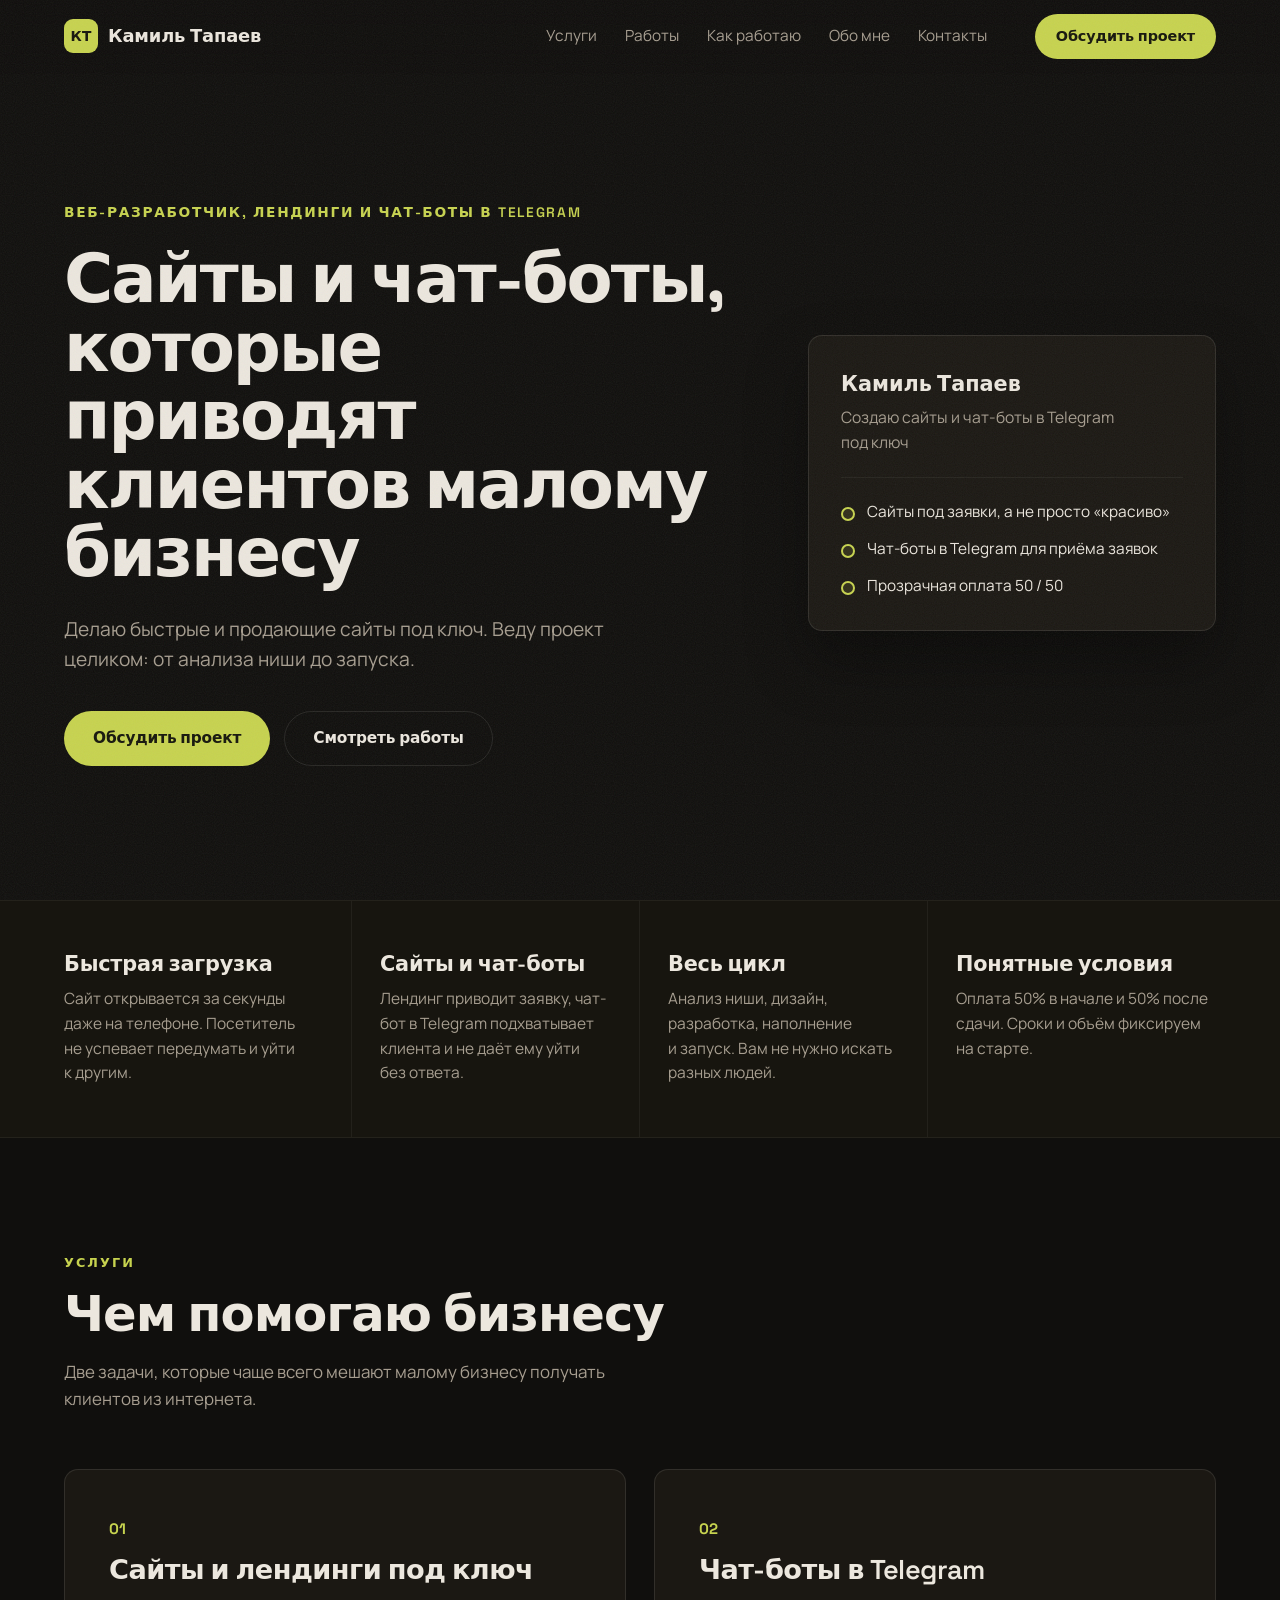
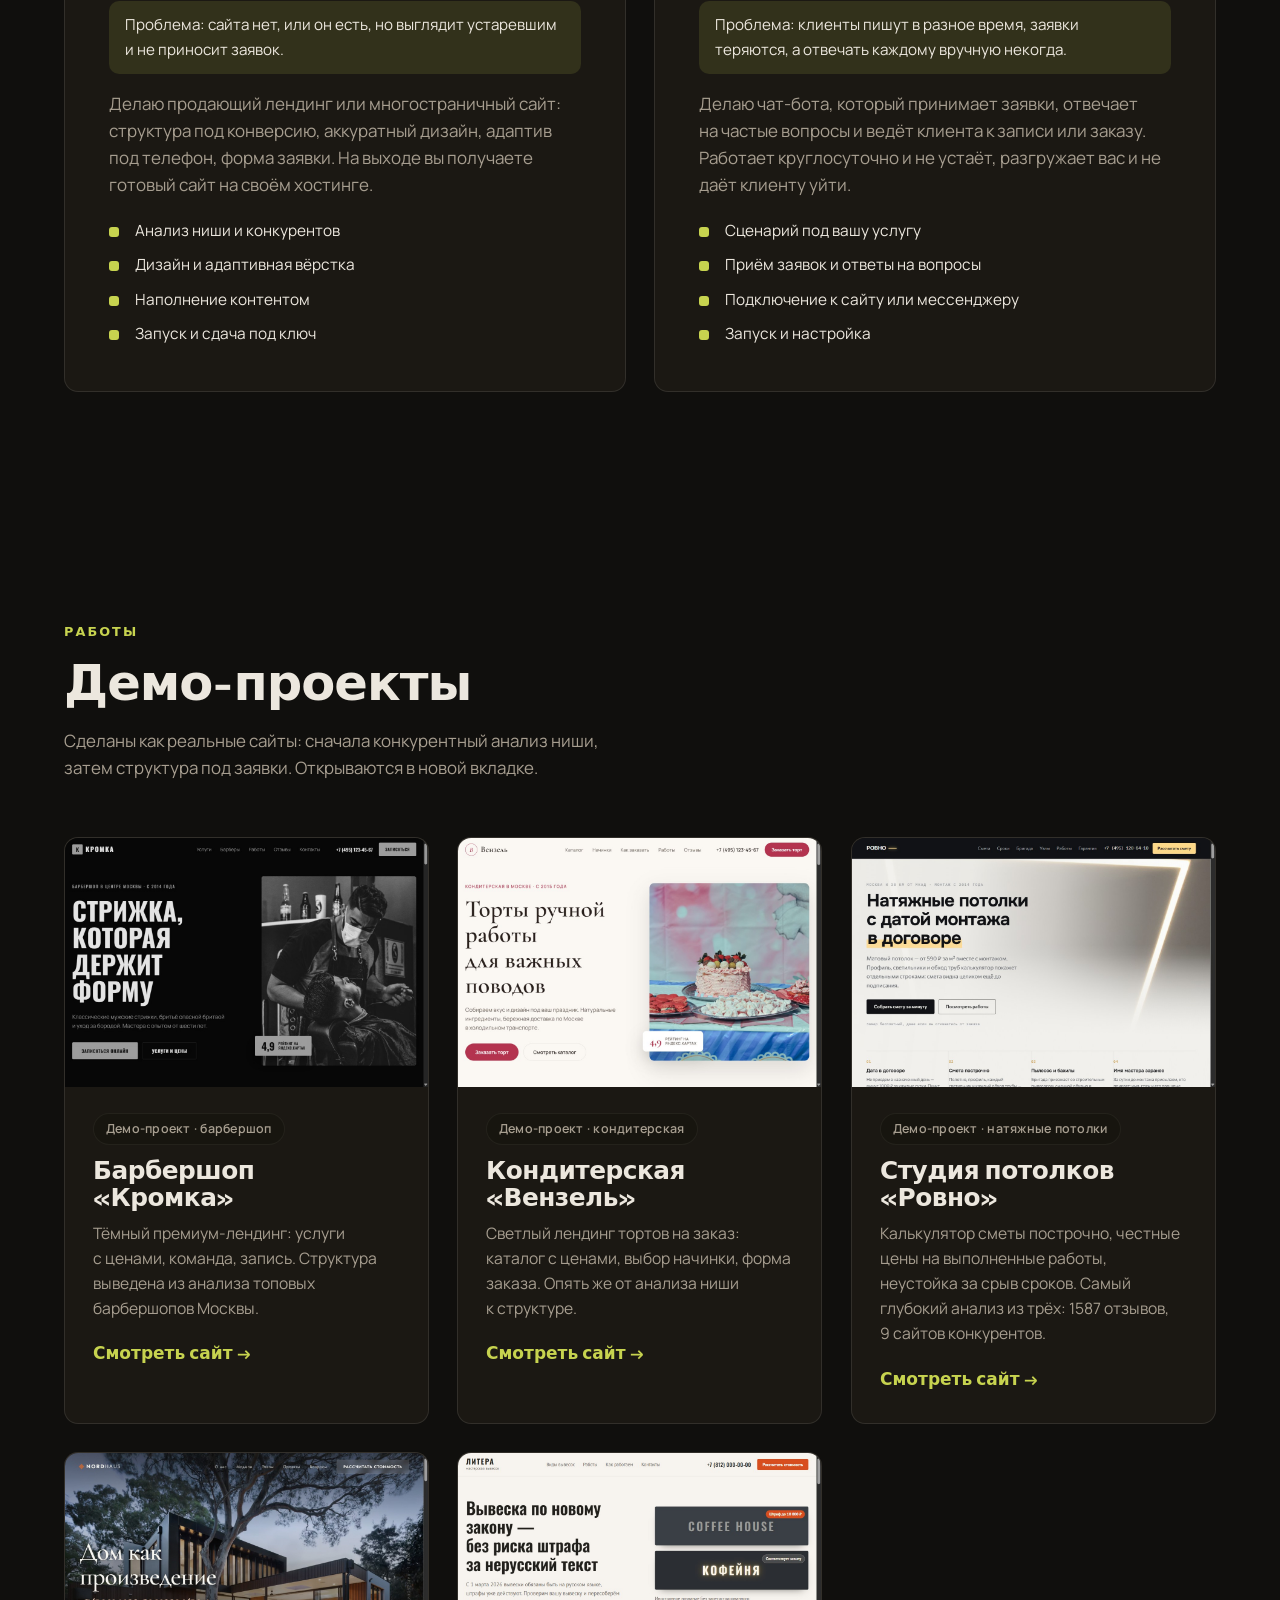
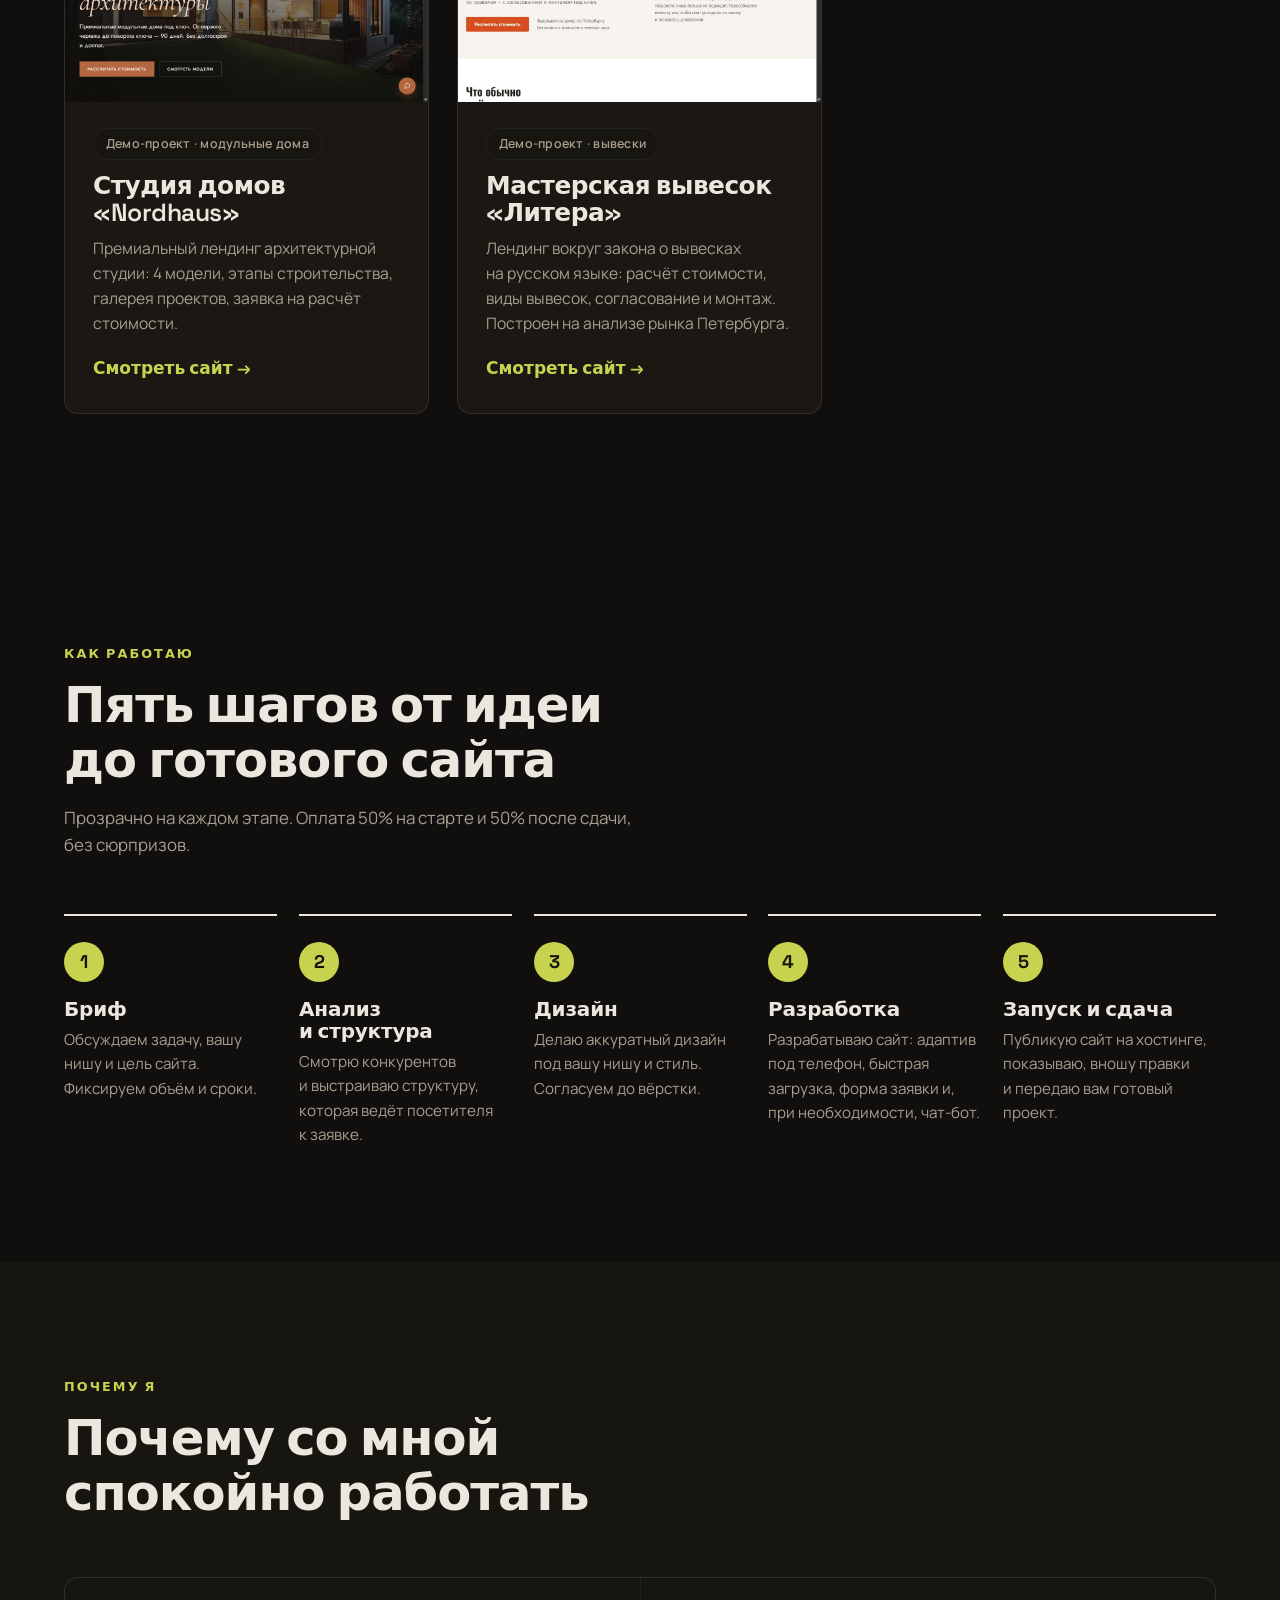
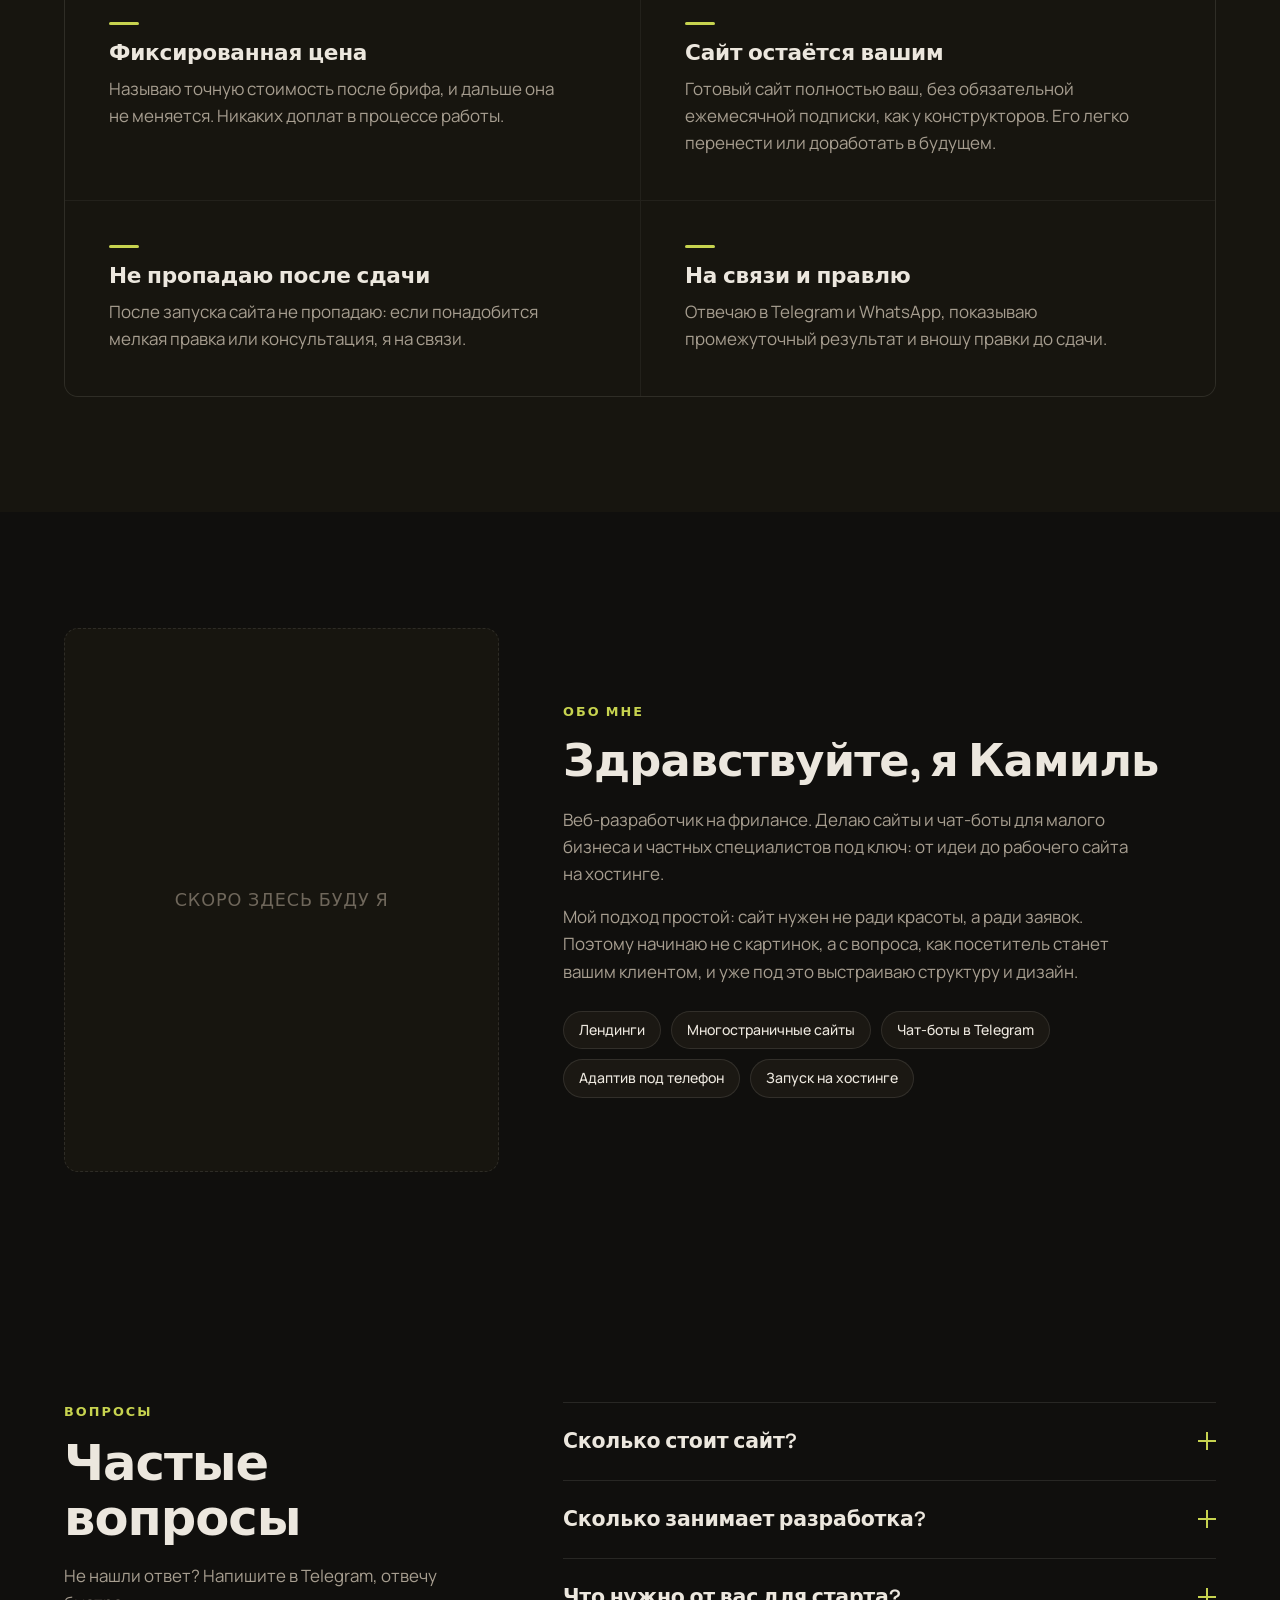
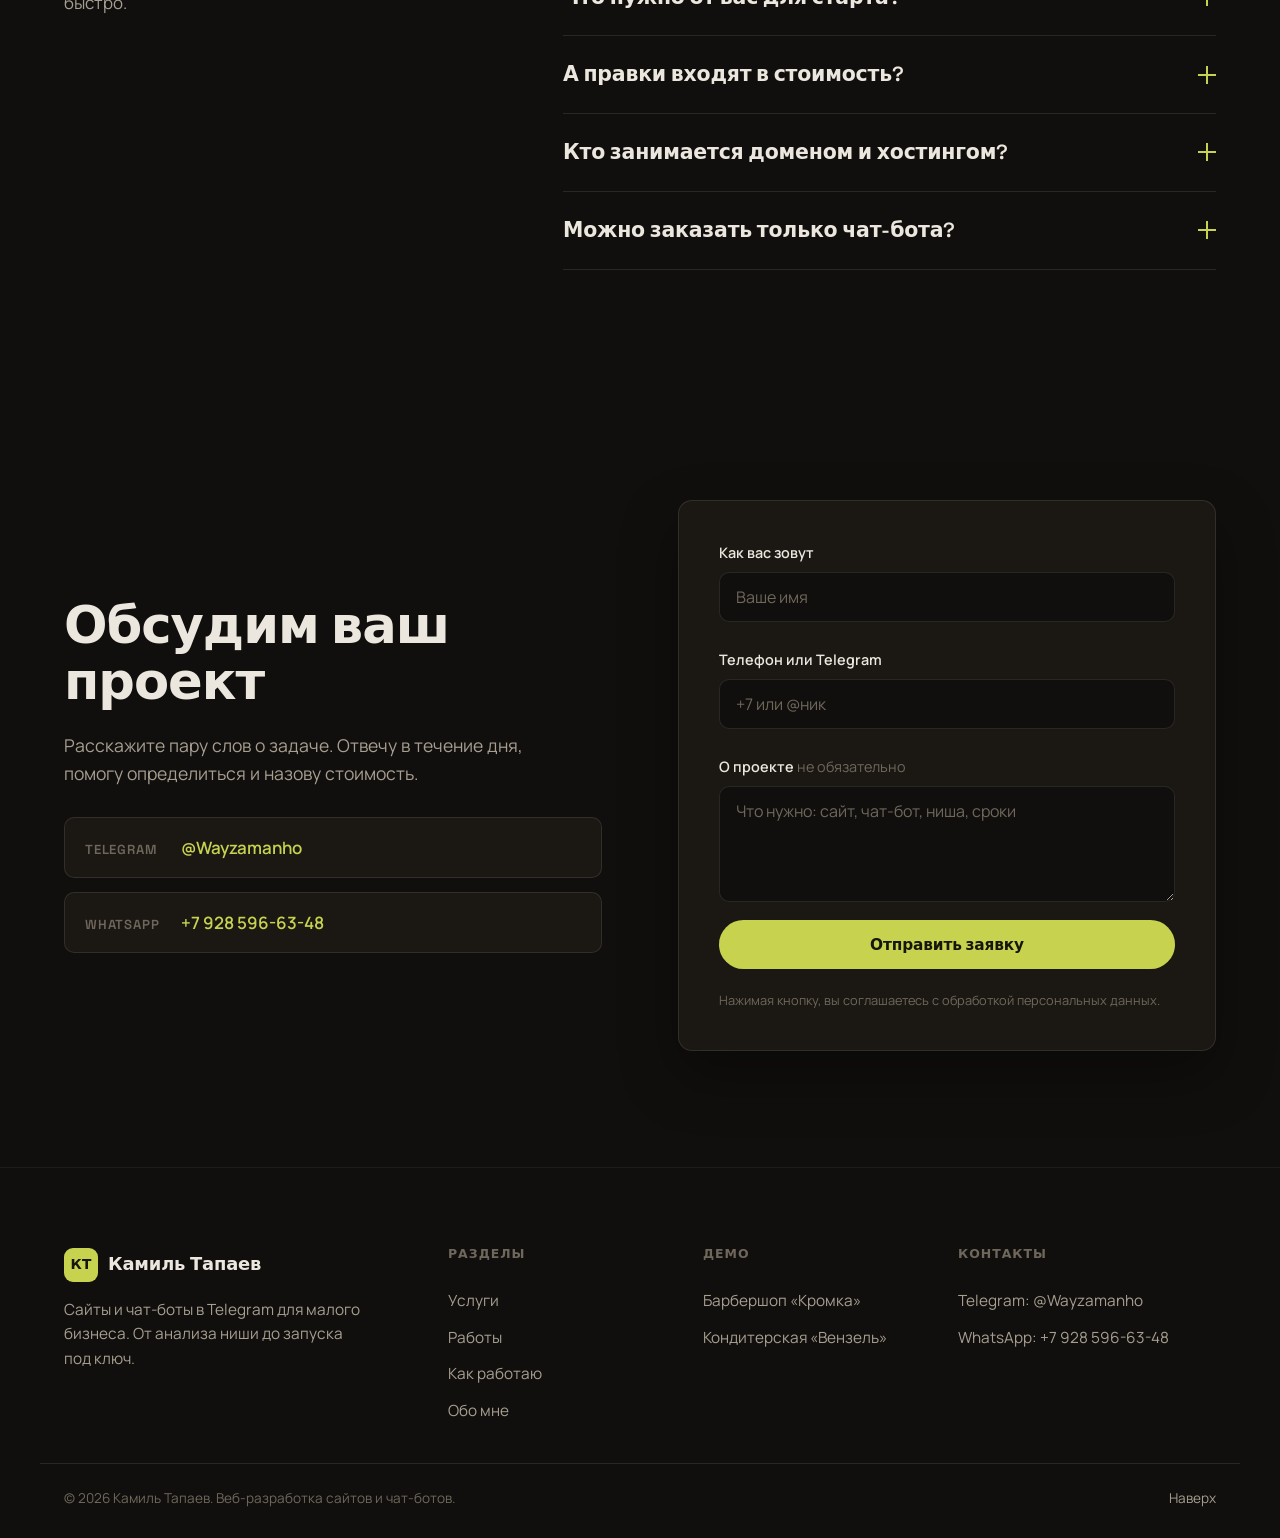
==== commit 43d35f9d: "Добавлены три демо-проекта, обложки работ переведены на скриншоты Новые демо в портфолио: - demo-cei" ====
--- a/index.html
+++ b/index.html
@@ -161,7 +161,7 @@
         <div class="works__grid">
           <a href="demo-barbershop/index.html" target="_blank" rel="noopener" class="work reveal">
             <div class="work__thumb work__thumb--dark">
-              <img src="https://images.pexels.com/photos/2775269/pexels-photo-2775269.jpeg?auto=compress&cs=tinysrgb&w=760&h=520&fit=crop" alt="Демо-сайт барбершопа" width="760" height="520" loading="lazy" />
+              <img src="demo-barbershop/images/hero-screenshot.jpeg" alt="Главный экран сайта барбершопа «Кромка»" width="760" height="520" loading="lazy" />
             </div>
             <div class="work__body">
               <span class="work__tag">Демо-проект · барбершоп</span>
@@ -173,12 +173,48 @@
 
           <a href="demo-confectionery/index.html" target="_blank" rel="noopener" class="work reveal">
             <div class="work__thumb">
-              <img src="https://images.pexels.com/photos/11883323/pexels-photo-11883323.jpeg?auto=compress&cs=tinysrgb&w=760&h=520&fit=crop" alt="Демо-сайт кондитерской" width="760" height="520" loading="lazy" />
+              <img src="demo-confectionery/images/hero-screenshot.jpeg" alt="Главный экран сайта кондитерской «Вензель»" width="760" height="520" loading="lazy" />
             </div>
             <div class="work__body">
               <span class="work__tag">Демо-проект · кондитерская</span>
               <h3 class="work__title">Кондитерская «Вензель»</h3>
               <p class="work__text">Светлый лендинг тортов на заказ: каталог с ценами, выбор начинки, форма заказа. Опять же от анализа ниши к структуре.</p>
+              <span class="work__link">Смотреть сайт</span>
+            </div>
+          </a>
+
+          <a href="demo-ceilings/index.html" target="_blank" rel="noopener" class="work reveal">
+            <div class="work__thumb">
+              <img src="demo-ceilings/images/hero-screenshot.jpeg" alt="Главный экран сайта студии «Ровно»: заголовок «Натяжные потолки с датой монтажа в договоре»" width="760" height="520" loading="lazy" />
+            </div>
+            <div class="work__body">
+              <span class="work__tag">Демо-проект · натяжные потолки</span>
+              <h3 class="work__title">Студия потолков «Ровно»</h3>
+              <p class="work__text">Калькулятор сметы построчно, честные цены на выполненные работы, неустойка за срыв сроков. Самый глубокий анализ из трёх: 1587 отзывов, 9 сайтов конкурентов.</p>
+              <span class="work__link">Смотреть сайт</span>
+            </div>
+          </a>
+
+          <a href="demo-modularhouses/index.html" target="_blank" rel="noopener" class="work reveal">
+            <div class="work__thumb">
+              <img src="demo-modularhouses/images/hero-screenshot.jpeg" alt="Главный экран сайта студии «Nordhaus»: заголовок «Дом как произведение архитектуры»" width="760" height="520" loading="lazy" />
+            </div>
+            <div class="work__body">
+              <span class="work__tag">Демо-проект · модульные дома</span>
+              <h3 class="work__title">Студия домов «Nordhaus»</h3>
+              <p class="work__text">Премиальный лендинг архитектурной студии: 4 модели, этапы строительства, галерея проектов, заявка на расчёт стоимости.</p>
+              <span class="work__link">Смотреть сайт</span>
+            </div>
+          </a>
+
+          <a href="demo-signage/index.html" target="_blank" rel="noopener" class="work reveal">
+            <div class="work__thumb">
+              <img src="demo-signage/images/hero-screenshot.jpeg" alt="Главный экран сайта мастерской вывесок «Литера»" width="760" height="520" loading="lazy" />
+            </div>
+            <div class="work__body">
+              <span class="work__tag">Демо-проект · вывески</span>
+              <h3 class="work__title">Мастерская вывесок «Литера»</h3>
+              <p class="work__text">Лендинг вокруг закона о вывесках на русском языке: расчёт стоимости, виды вывесок, согласование и монтаж. Построен на анализе рынка Петербурга.</p>
               <span class="work__link">Смотреть сайт</span>
             </div>
           </a>
--- a/styles.css
+++ b/styles.css
@@ -241,7 +241,7 @@
 }
 
 /* -------------------- Works -------------------- */
-.works__grid { display: grid; grid-template-columns: 1fr 1fr; gap: 28px; }
+.works__grid { display: grid; grid-template-columns: repeat(3, 1fr); gap: 28px; }
 .work {
   display: flex; flex-direction: column;
   background: var(--surface);
@@ -397,6 +397,7 @@
   .value__item:nth-child(3), .value__item:nth-child(4) { border-top: 1px solid var(--line-soft); }
   .value__item:nth-child(3) { padding-left: 0; }
   .process__grid { grid-template-columns: repeat(3, 1fr); gap: 28px 22px; }
+  .works__grid { grid-template-columns: repeat(2, 1fr); }
 }
 
 @media (max-width: 900px) {
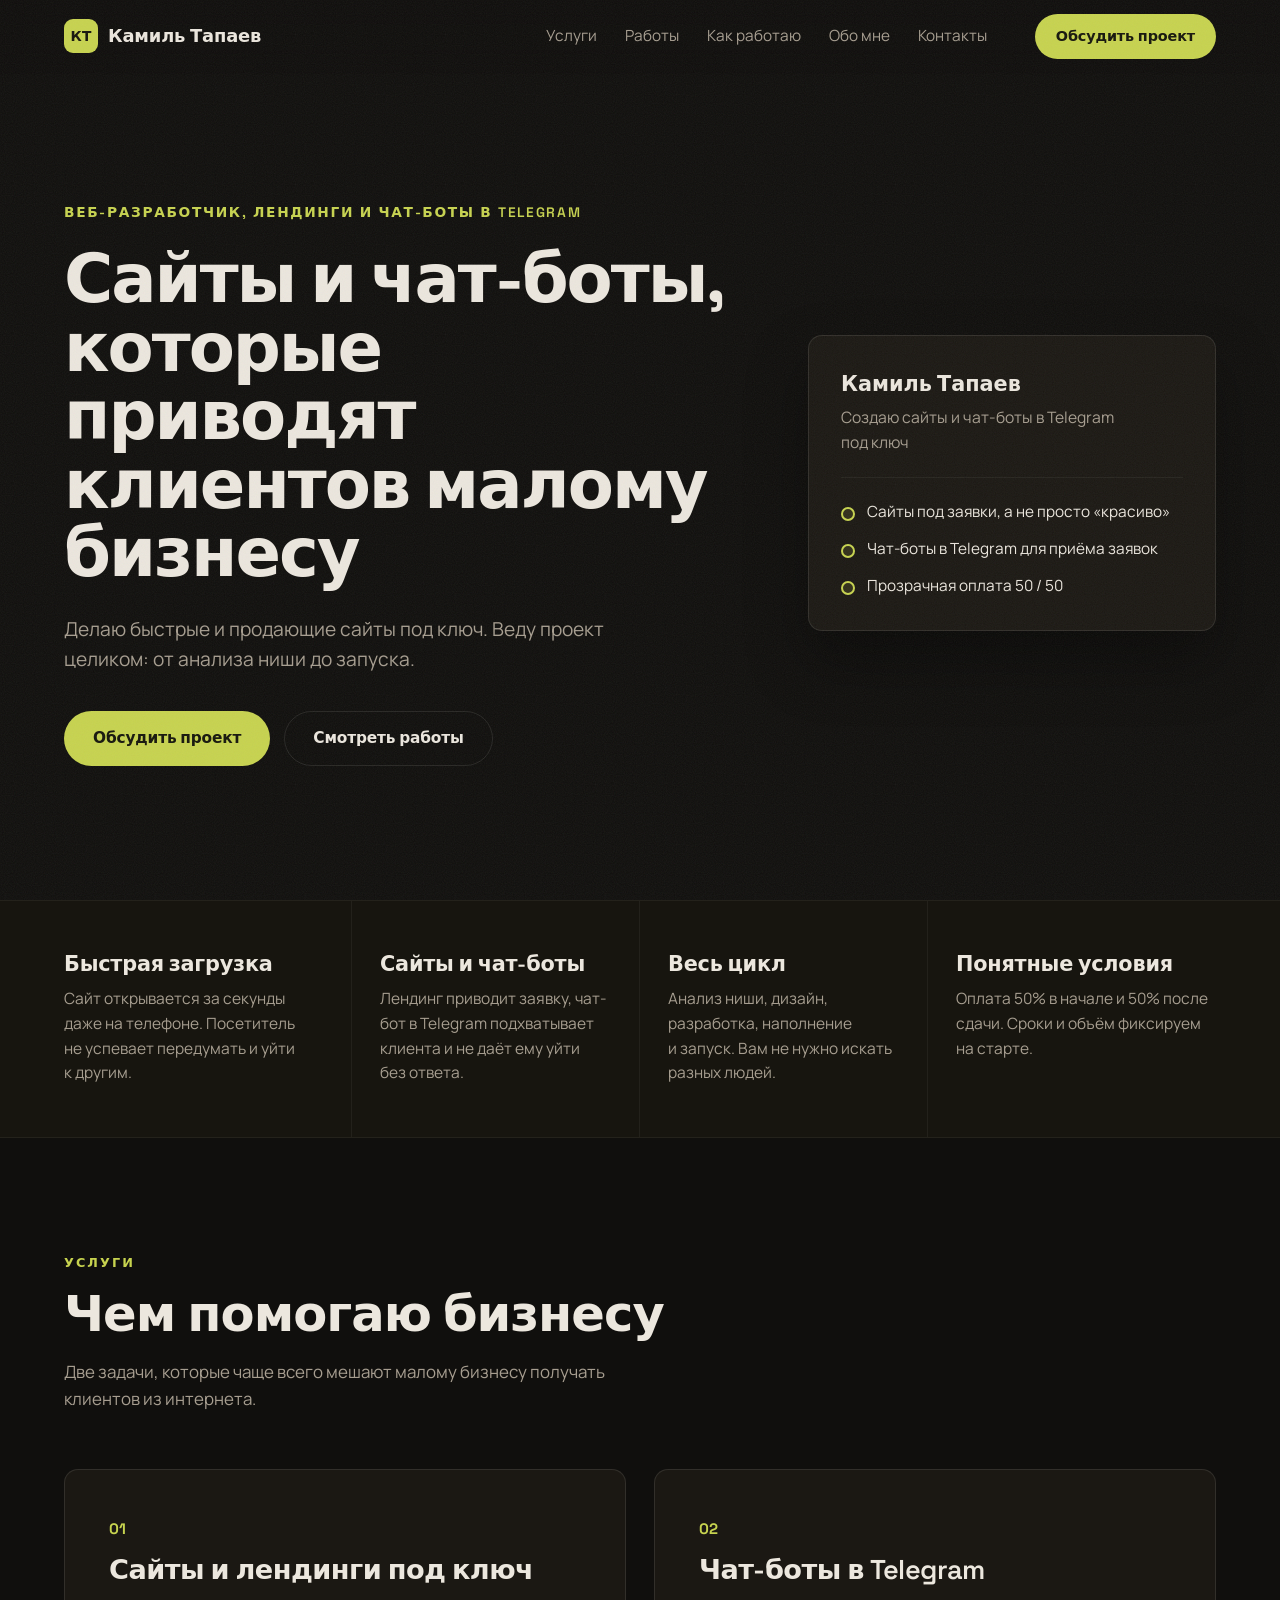
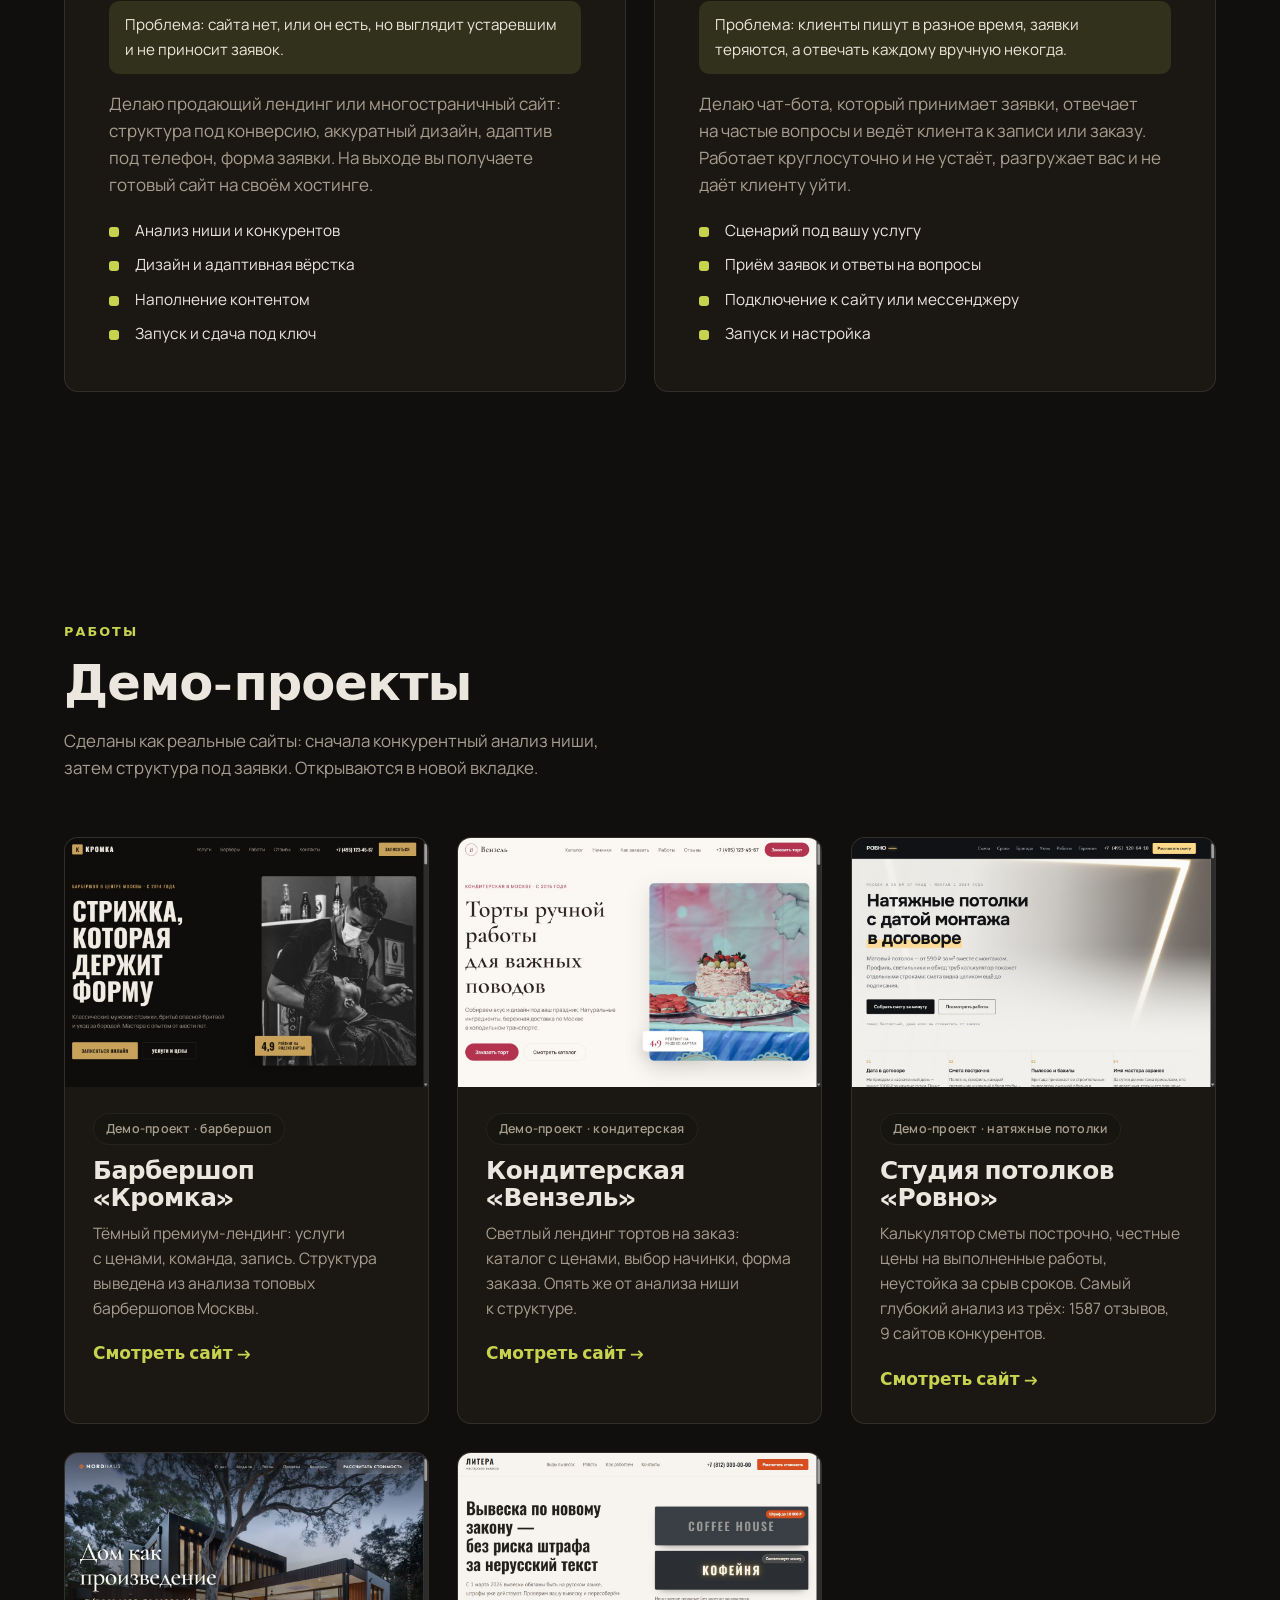
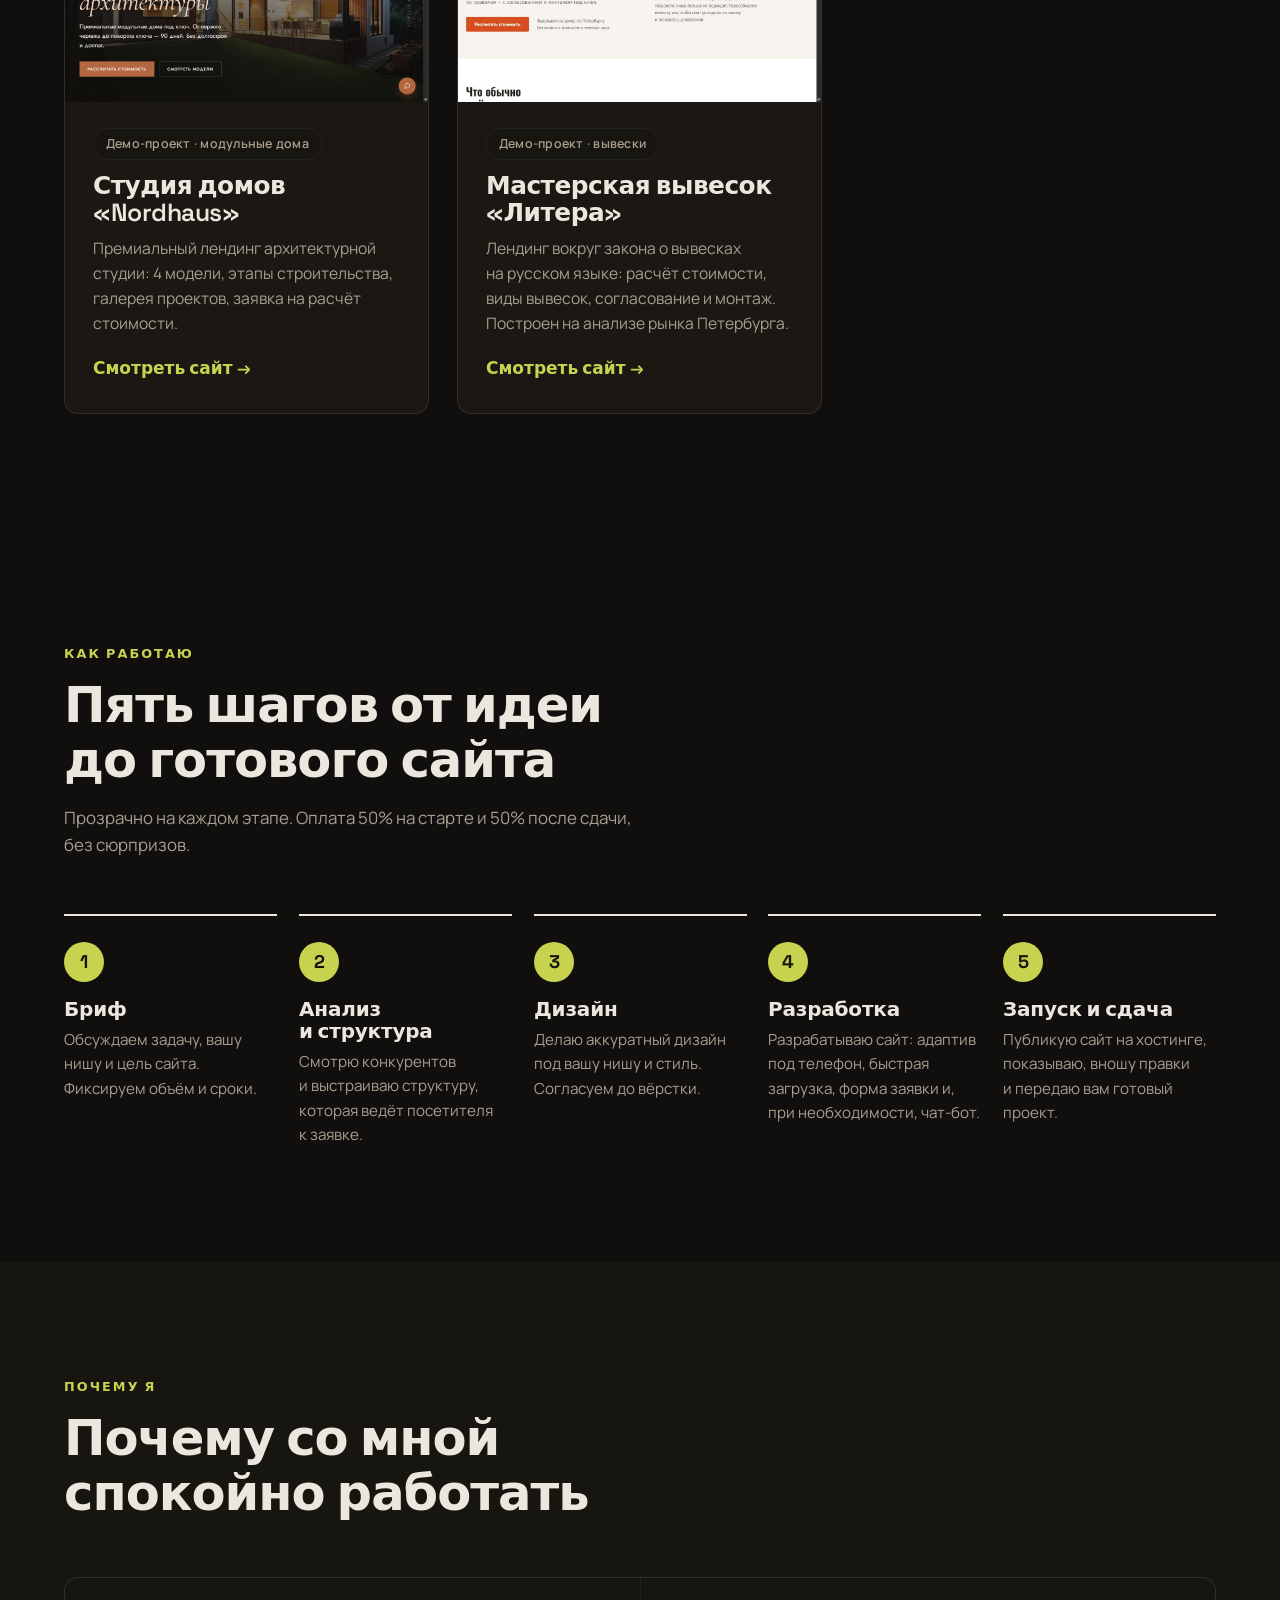
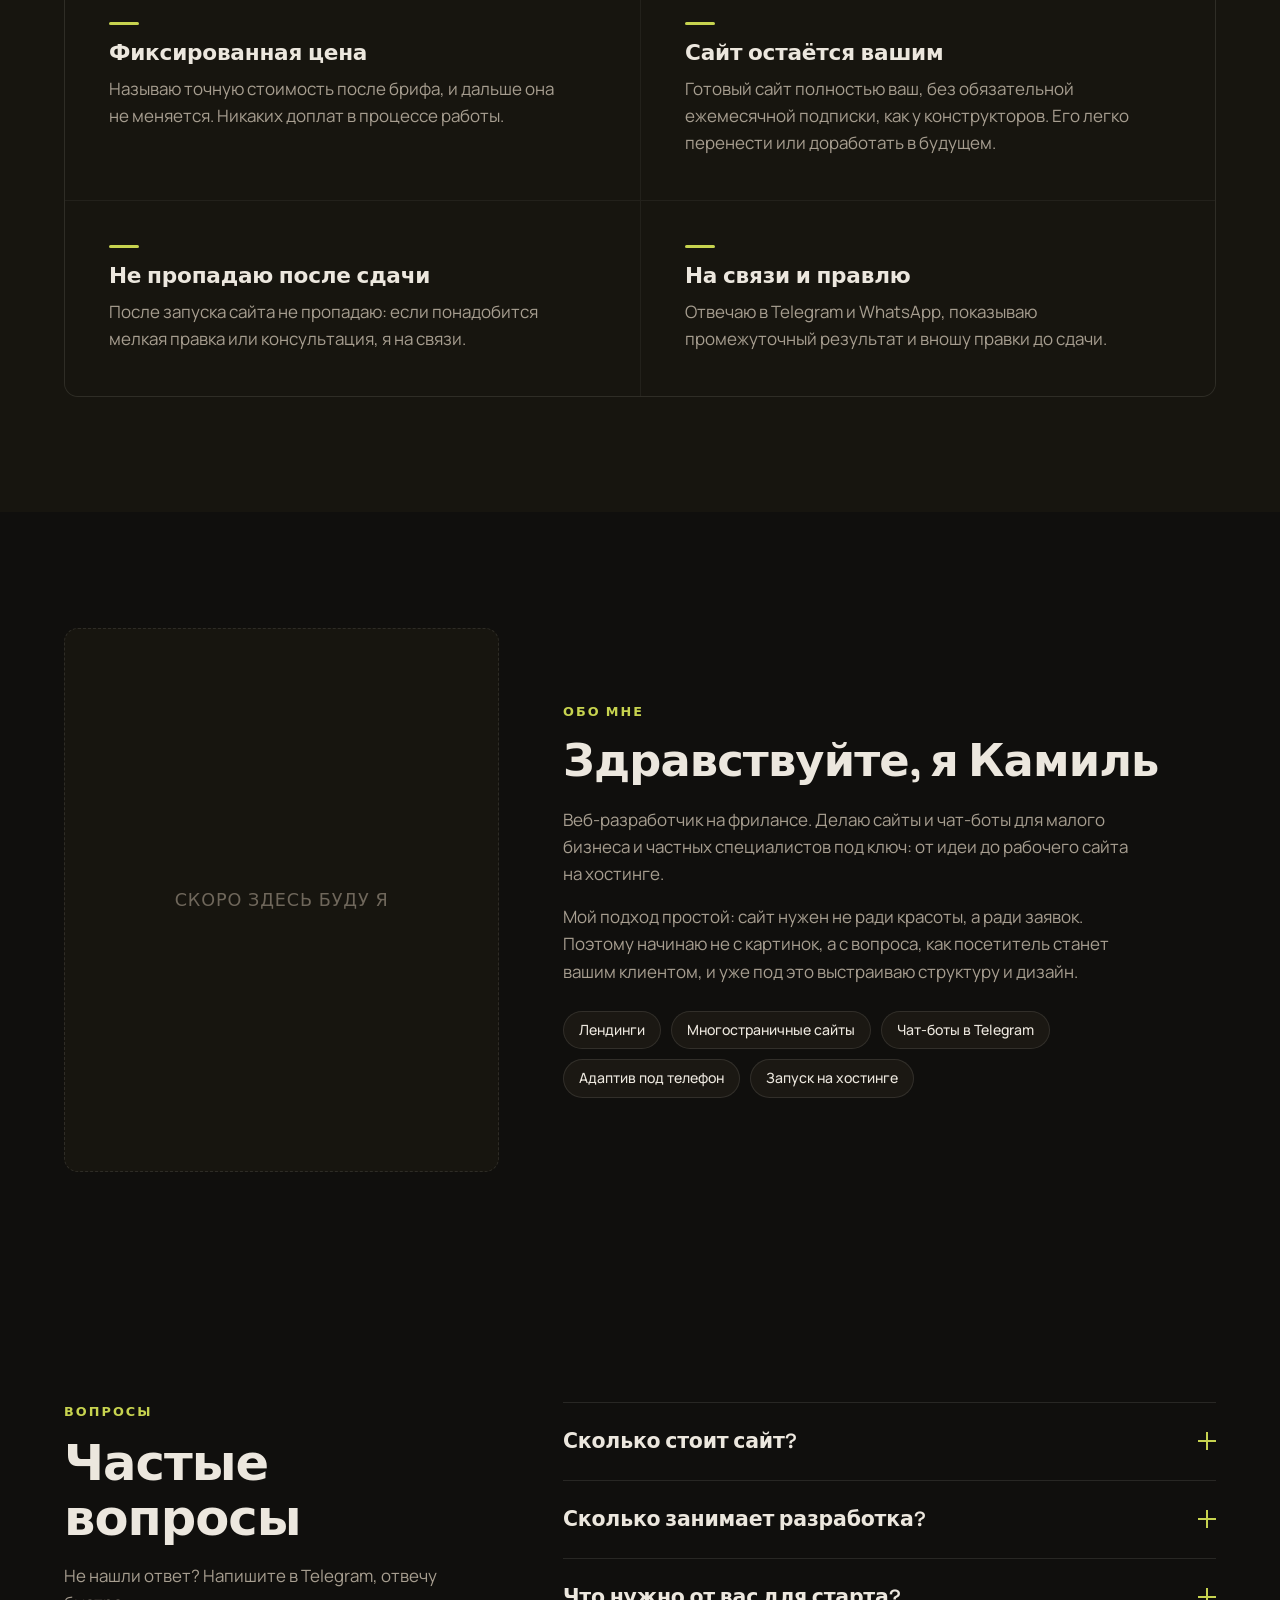
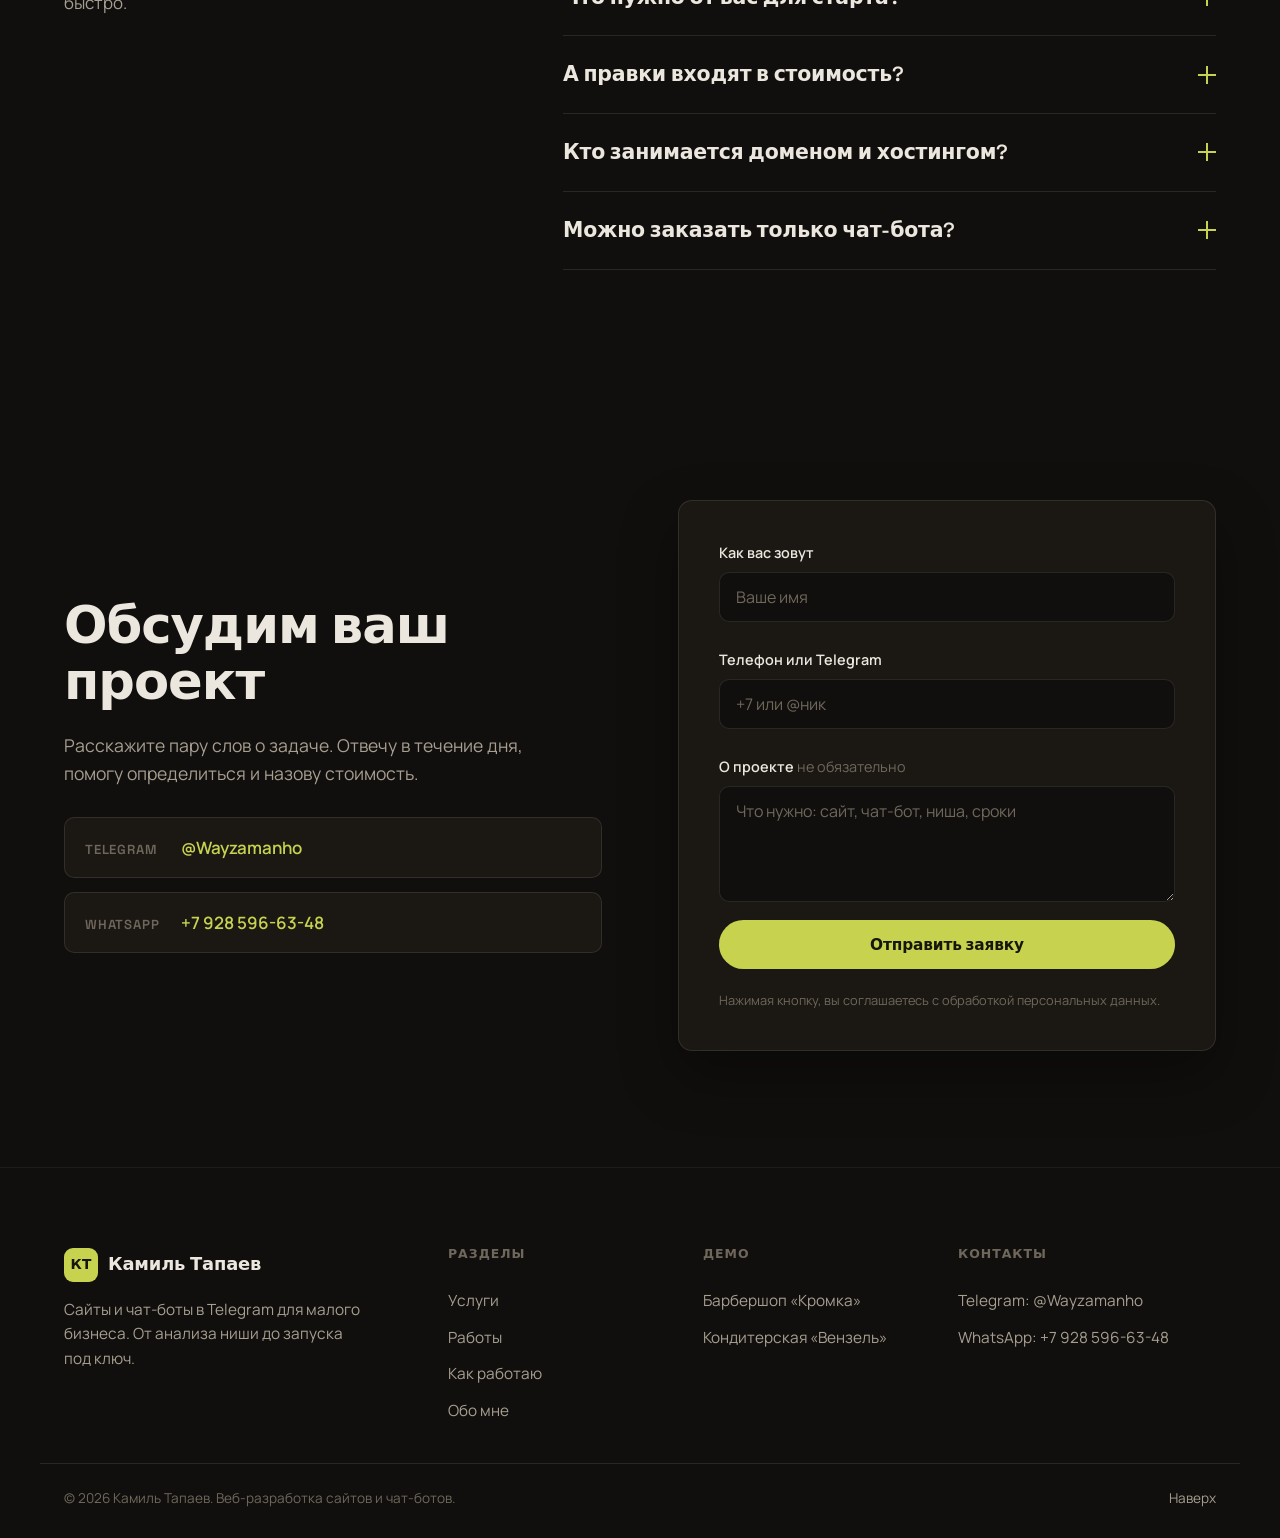
==== commit 131d8020: "Убран grayscale-фильтр с обложки барбершопа Модификатор .work__thumb--dark ставился, когда на карточ" ====
--- a/index.html
+++ b/index.html
@@ -160,7 +160,7 @@
 
         <div class="works__grid">
           <a href="demo-barbershop/index.html" target="_blank" rel="noopener" class="work reveal">
-            <div class="work__thumb work__thumb--dark">
+            <div class="work__thumb">
               <img src="demo-barbershop/images/hero-screenshot.jpeg" alt="Главный экран сайта барбершопа «Кромка»" width="760" height="520" loading="lazy" />
             </div>
             <div class="work__body">
--- a/styles.css
+++ b/styles.css
@@ -253,7 +253,6 @@
 .work:hover { transform: translateY(-5px); border-color: rgba(199, 211, 79, 0.4); }
 .work__thumb { overflow: hidden; }
 .work__thumb img { width: 100%; aspect-ratio: 19 / 13; object-fit: cover; transition: transform 0.6s var(--ease); }
-.work__thumb--dark img { filter: grayscale(1) contrast(1.05) brightness(0.94); }
 .work:hover .work__thumb img { transform: scale(1.05); }
 .work__body { padding: 26px 28px 30px; }
 .work__tag {
